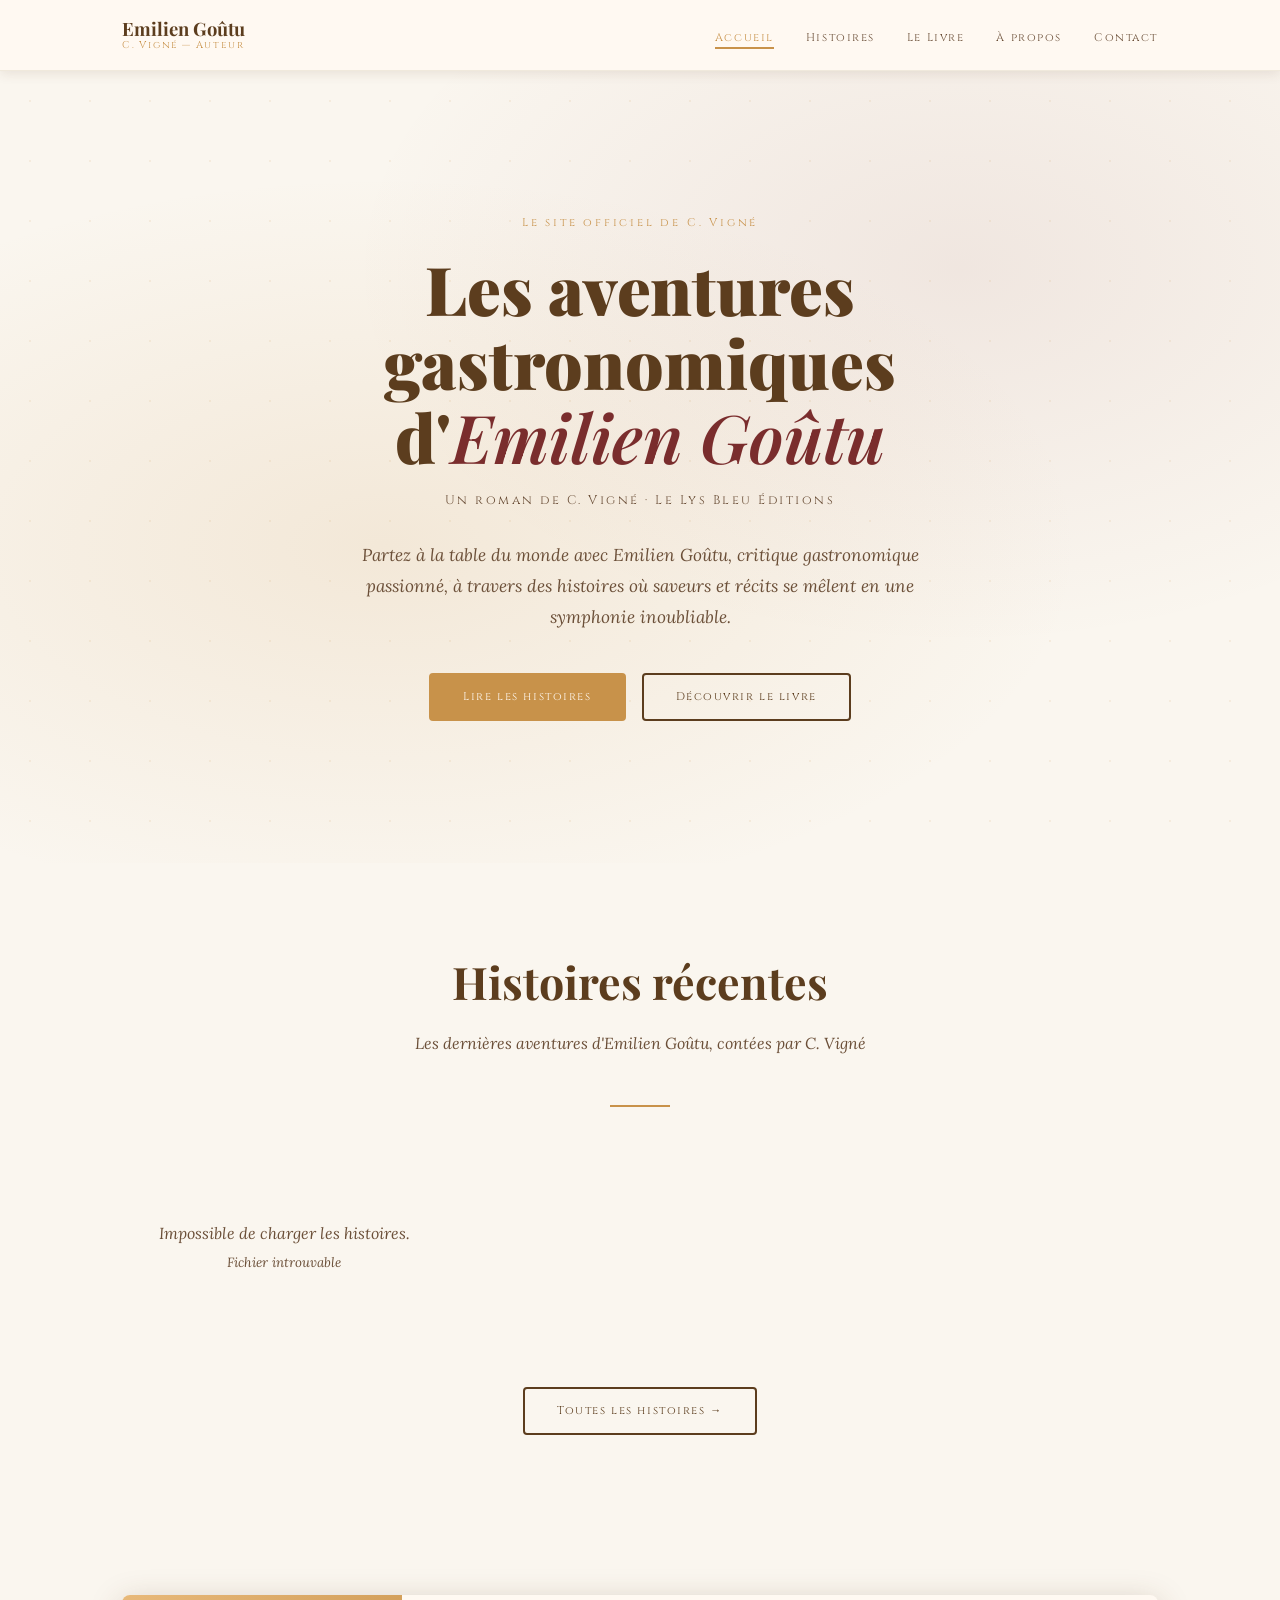
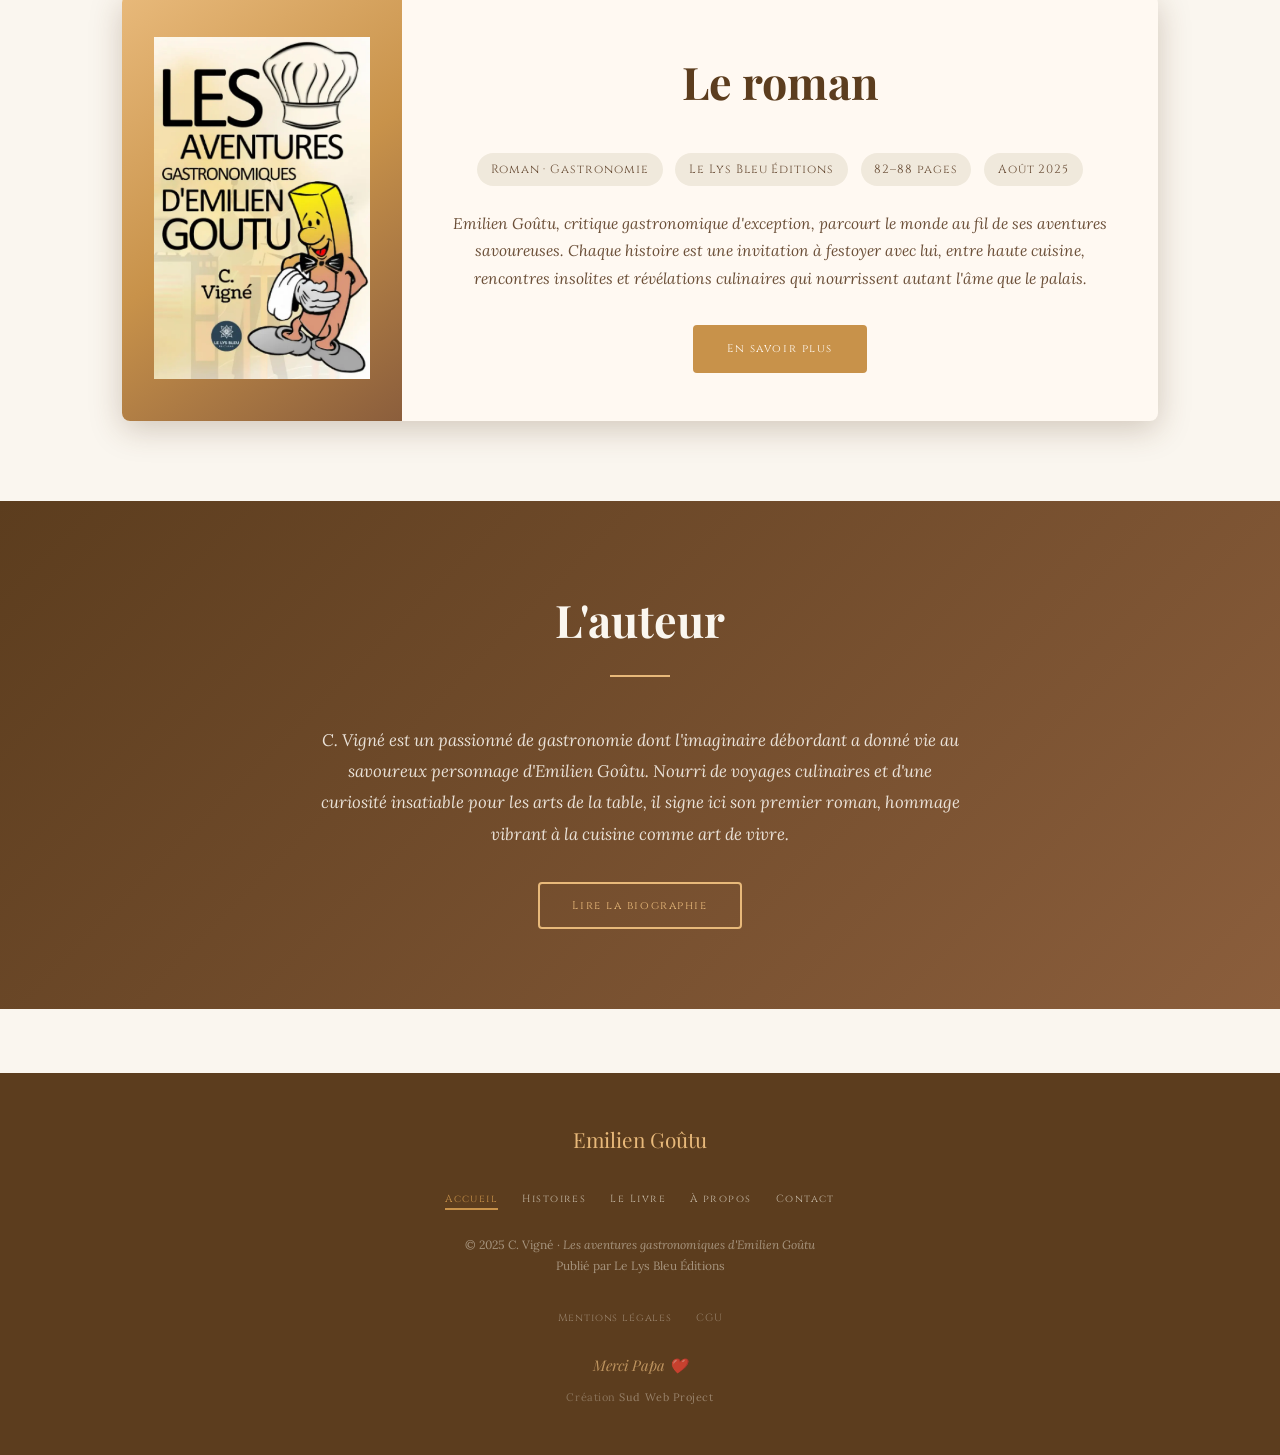
==== index.html @ 2e340b8e "Premier upload site" ====
<!DOCTYPE html>
<html lang="fr">

<head>
    <meta charset="UTF-8" />
    <meta name="viewport" content="width=device-width, initial-scale=1.0" />

    <!-- ═══ SEO PRIMAIRE ════════════════════════════════════ -->
    <title>Les aventures gastronomiques d'Emilien Goûtu — Roman de C. Vigné</title>
    <meta name="description"
        content="Site officiel de C. Vigné, auteur du roman Les aventures gastronomiques d'Emilien Goûtu. Découvrez ses histoires gastronomiques, son univers et son livre publié aux Éditions Le Lys Bleu." />
    <meta name="keywords"
        content="Emilien Goutu, C. Vigné, roman gastronomique, aventures gastronomiques, livre gastronomie, roman français 2025, Le Lys Bleu Editions, critique gastronomique, histoires gastronomiques, littérature gastronomique" />
    <meta name="author" content="C. Vigné" />
    <meta name="robots" content="index, follow" />
    <link rel="canonical" href="https://emilien-goutu.netlify.app/" />

    <!-- ═══ OPEN GRAPH (réseaux sociaux) ════════════════════ -->
    <meta property="og:type" content="website" />
    <meta property="og:url" content="https://emilien-goutu.netlify.app/" />
    <meta property="og:title" content="Les aventures gastronomiques d'Emilien Goûtu — C. Vigné" />
    <meta property="og:description"
        content="Partez à la table du monde avec Emilien Goûtu, critique gastronomique passionné. Un roman savoureux de C. Vigné, publié aux Éditions Le Lys Bleu." />
    <meta property="og:image" content="https://emilien-goutu.netlify.app/images/couverture.jpg" />
    <meta property="og:locale" content="fr_FR" />
    <meta property="og:site_name" content="Emilien Goûtu — C. Vigné" />

    <!-- ═══ TWITTER CARD ════════════════════════════════════ -->
    <meta name="twitter:card" content="summary_large_image" />
    <meta name="twitter:title" content="Les aventures gastronomiques d'Emilien Goûtu — C. Vigné" />
    <meta name="twitter:description"
        content="Un roman gastronomique savoureux de C. Vigné. Découvrez les aventures d'Emilien Goûtu, critique gastronomique passionné." />
    <meta name="twitter:image" content="https://emilien-goutu.netlify.app/images/couverture.jpg" />

    <!-- ═══ SCHEMA.ORG JSON-LD (données structurées Google) ═ -->
    <script type="application/ld+json">
  {
    "@context": "https://schema.org",
    "@type": "Book",
    "name": "Les aventures gastronomiques d'Emilien Goûtu",
    "author": {
      "@type": "Person",
      "name": "C. Vigné"
    },
    "publisher": {
      "@type": "Organization",
      "name": "Le Lys Bleu Éditions"
    },
    "datePublished": "2025-08-18",
    "genre": ["Roman", "Gastronomie", "Aventures"],
    "inLanguage": "fr",
    "numberOfPages": "85",
    "image": "https://emilien-goutu.netlify.app/images/couverture.jpg",
    "url": "https://emilien-goutu.netlify.app/livre.html",
    "offers": {
      "@type": "Offer",
      "availability": "https://schema.org/InStock",
      "url": "https://www.fnac.com/a21954232/C-Vigne-Les-aventures-gastronomiques-d-Emilien-Goutu"
    }
  }
  </script>

    <!-- Favicon -->
    <link rel="icon" type="image/svg+xml" href="images/favicon.svg" />
    <link rel="apple-touch-icon" href="images/favicon.svg" />
    <meta name="theme-color" content="#c8924a" />

    <link rel="stylesheet" href="css/style.css" />
</head>

<body>

    <header id="header">
        <div class="header-inner">
            <a href="index.html" class="logo">
                Emilien Goûtu
                <span>C. Vigné — Auteur</span>
            </a>
            <nav>
                <button class="burger" aria-label="Menu">
                    <span></span><span></span><span></span>
                </button>
                <ul>
                    <li><a href="index.html">Accueil</a></li>
                    <li><a href="histoires.html">Histoires</a></li>
                    <li><a href="livre.html">Le Livre</a></li>
                    <li><a href="apropos.html">À propos</a></li>
                    <li><a href="contact.html">Contact</a></li>
                </ul>
            </nav>
        </div>
    </header>

    <section class="hero">
        <div class="hero-content">
            <p class="hero-eyebrow">Le site officiel de C. Vigné</p>
            <h1>Les aventures gastronomiques<br>d'<em>Emilien Goûtu</em></h1>
            <p class="hero-auteur">Un roman de C. Vigné · Le Lys Bleu Éditions</p>
            <p class="hero-description">
                Partez à la table du monde avec Emilien Goûtu, critique gastronomique passionné,
                à travers des histoires où saveurs et récits se mêlent en une symphonie inoubliable.
            </p>
            <div class="hero-cta">
                <a href="histoires.html" class="btn btn-primary">Lire les histoires</a>
                <a href="livre.html" class="btn btn-outline">Découvrir le livre</a>
            </div>
        </div>
    </section>

    <section class="section">
        <h2 class="section-title fade-in">Histoires récentes</h2>
        <p class="section-subtitle fade-in">Les dernières aventures d'Emilien Goûtu, contées par C. Vigné</p>
        <hr class="divider">
        <div id="histoires-accueil" class="cartes-grid">
            <p class="chargement">Chargement…</p>
        </div>
        <div style="text-align:center; margin-top:3rem;" class="fade-in">
            <a href="histoires.html" class="btn btn-outline">Toutes les histoires →</a>
        </div>
    </section>

    <section class="section fade-in">
        <div class="livre-apercu">
            <div class="livre-apercu-cover">
                <img src="images/photo-livre-emiliengoutu_.webp"
                    alt="Couverture — Les aventures gastronomiques d'Emilien Goûtu" class="livre-cover-img">
            </div>
            <div class="livre-apercu-infos">
                <h2 class="section-title">Le roman</h2>
                <div class="livre-meta">
                    <span class="livre-meta-item">Roman · Gastronomie</span>
                    <span class="livre-meta-item">Le Lys Bleu Éditions</span>
                    <span class="livre-meta-item">82–88 pages</span>
                    <span class="livre-meta-item">Août 2025</span>
                </div>
                <p class="livre-resume">
                    Emilien Goûtu, critique gastronomique d'exception, parcourt le monde au fil de ses aventures
                    savoureuses. Chaque histoire est une invitation à festoyer avec lui, entre haute cuisine,
                    rencontres insolites et révélations culinaires qui nourrissent autant l'âme que le palais.
                </p>
                <a href="livre.html" class="btn btn-primary">En savoir plus</a>
            </div>
        </div>
    </section>

    <section class="apropos-home fade-in">
        <h2 class="section-title">L'auteur</h2>
        <hr class="divider">
        <p>
            C. Vigné est un passionné de gastronomie dont l'imaginaire débordant
            a donné vie au savoureux personnage d'Emilien Goûtu.
            Nourri de voyages culinaires et d'une curiosité insatiable pour les arts de la table,
            il signe ici son premier roman, hommage vibrant à la cuisine comme art de vivre.
        </p>
        <a href="apropos.html" class="btn btn-outline">Lire la biographie</a>
    </section>

    <footer>
        <div class="footer-logo">Emilien Goûtu</div>
        <nav>
            <ul>
                <li><a href="index.html">Accueil</a></li>
                <li><a href="histoires.html">Histoires</a></li>
                <li><a href="livre.html">Le Livre</a></li>
                <li><a href="apropos.html">À propos</a></li>
                <li><a href="contact.html">Contact</a></li>
            </ul>
        </nav>
        <p class="copyright">
            © 2025 C. Vigné · <em>Les aventures gastronomiques d'Emilien Goûtu</em><br>
            Publié par Le Lys Bleu Éditions
        </p>
        <nav class="footer-legal">
            <ul>
                <li><a href="mentions-legales.html">Mentions légales</a></li>
                <li><a href="cgu.html">CGU</a></li>
            </ul>
        </nav>
        <p class="merci-footer">Merci Papa ❤️</p>
        <p class="credit-footer">Création <a href="https://www.sudwebproject.com" target="_blank" rel="noopener">Sud Web
                Project</a></p>
    </footer>

    <script src="js/main.js"></script>
    <script>
        document.addEventListener('DOMContentLoaded', () => {
            chargerHistoires('histoires-accueil', 3, true);
        });
    </script>
</body>

</html>
---- css/style.css ----
/* ============================================================
   EMILIEN GOUTU — Feuille de style principale
   Palette : crème, ambre, brun chaud, bordeaux discret
   Typographie : Playfair Display + Lora + Cinzel
   ============================================================ */
/* ── Polices locales (@font-face) ─────────────────────────
   Fichiers dans le dossier fonts/ à la racine du projet
   ──────────────────────────────────────────────────────── */

/* Playfair Display */
@font-face {
    font-family: 'Playfair Display';
    src: url('../fonts/playfair-display-v40-latin-regular.woff2') format('woff2');
    font-weight: 400;
    font-style: normal;
    font-display: swap;
}

@font-face {
    font-family: 'Playfair Display';
    src: url('../fonts/playfair-display-v40-latin-italic.woff2') format('woff2');
    font-weight: 400;
    font-style: italic;
    font-display: swap;
}

@font-face {
    font-family: 'Playfair Display';
    src: url('../fonts/playfair-display-v40-latin-600.woff2') format('woff2');
    font-weight: 600;
    font-style: normal;
    font-display: swap;
}

@font-face {
    font-family: 'Playfair Display';
    src: url('../fonts/playfair-display-v40-latin-600italic.woff2') format('woff2');
    font-weight: 600;
    font-style: italic;
    font-display: swap;
}

@font-face {
    font-family: 'Playfair Display';
    src: url('../fonts/playfair-display-v40-latin-700.woff2') format('woff2');
    font-weight: 700;
    font-style: normal;
    font-display: swap;
}

@font-face {
    font-family: 'Playfair Display';
    src: url('../fonts/playfair-display-v40-latin-900.woff2') format('woff2');
    font-weight: 900;
    font-style: normal;
    font-display: swap;
}

/* Lora */
@font-face {
    font-family: 'Lora';
    src: url('../fonts/lora-v37-latin-regular.woff2') format('woff2');
    font-weight: 400;
    font-style: normal;
    font-display: swap;
}

@font-face {
    font-family: 'Lora';
    src: url('../fonts/lora-v37-latin-italic.woff2') format('woff2');
    font-weight: 400;
    font-style: italic;
    font-display: swap;
}

@font-face {
    font-family: 'Lora';
    src: url('../fonts/lora-v37-latin-500.woff2') format('woff2');
    font-weight: 500;
    font-style: normal;
    font-display: swap;
}

@font-face {
    font-family: 'Lora';
    src: url('../fonts/lora-v37-latin-600.woff2') format('woff2');
    font-weight: 600;
    font-style: normal;
    font-display: swap;
}

/* Cinzel */
@font-face {
    font-family: 'Cinzel';
    src: url('../fonts/cinzel-v26-latin-regular.woff2') format('woff2');
    font-weight: 400;
    font-style: normal;
    font-display: swap;
}

@font-face {
    font-family: 'Cinzel';
    src: url('../fonts/cinzel-v26-latin-600.woff2') format('woff2');
    font-weight: 600;
    font-style: normal;
    font-display: swap;
}





/* ── Variables ────────────────────────────────────────────── */
:root {
    --creme: #faf6ef;
    --creme-dark: #f0e9dc;
    --ambre: #c8924a;
    --ambre-light: #e8b97a;
    --brun: #5c3d1e;
    --brun-light: #8b5e3c;
    --bordeaux: #7a2d2d;
    --texte: #3a2a1a;
    --texte-doux: #6b4f38;
    --blanc: #fff9f2;
    --ombre: rgba(92, 61, 30, 0.12);
    --ombre-forte: rgba(92, 61, 30, 0.25);
    --font-titre: 'Playfair Display', Georgia, serif;
    --font-corps: 'Lora', Georgia, serif;
    --font-caps: 'Cinzel', Georgia, serif;
    --rayon: 4px;
    --transition: 0.3s ease;
    --max-width: 1100px;
}

/* ── Reset ────────────────────────────────────────────────── */
*,
*::before,
*::after {
    box-sizing: border-box;
    margin: 0;
    padding: 0;
}

html {
    scroll-behavior: smooth;
    font-size: 16px;
}

body {
    font-family: var(--font-corps);
    background-color: var(--creme);
    color: var(--texte);
    line-height: 1.75;
}

img {
    max-width: 100%;
    display: block;
}

a {
    color: var(--ambre);
    text-decoration: none;
    transition: color var(--transition);
}

a:hover {
    color: var(--bordeaux);
}

ul {
    list-style: none;
}

/* ── Header ───────────────────────────────────────────────── */
#header {
    position: sticky;
    top: 0;
    z-index: 100;
    background: var(--blanc);
    border-bottom: 1px solid var(--creme-dark);
    box-shadow: 0 2px 12px var(--ombre);
}

.header-inner {
    max-width: var(--max-width);
    margin: 0 auto;
    padding: 0 2rem;
    display: flex;
    align-items: center;
    justify-content: space-between;
    height: 70px;
}

.logo {
    font-family: var(--font-titre);
    font-size: 1.15rem;
    font-weight: 700;
    color: var(--brun);
    line-height: 1.2;
}

.logo span {
    display: block;
    font-size: 0.62rem;
    font-family: var(--font-caps);
    letter-spacing: 0.18em;
    color: var(--ambre);
    font-weight: 400;
}

nav ul {
    display: flex;
    gap: 2rem;
    align-items: center;
}

nav a {
    font-family: var(--font-caps);
    font-size: 0.7rem;
    letter-spacing: 0.14em;
    color: var(--texte-doux);
    padding-bottom: 2px;
    border-bottom: 2px solid transparent;
    transition: color var(--transition), border-color var(--transition);
}

nav a:hover,
nav a.active {
    color: var(--ambre);
    border-bottom-color: var(--ambre);
}

.burger {
    display: none;
    flex-direction: column;
    gap: 5px;
    cursor: pointer;
    background: none;
    border: none;
    padding: 4px;
}

.burger span {
    display: block;
    width: 24px;
    height: 2px;
    background: var(--brun);
    border-radius: 2px;
    transition: all 0.3s;
}

.burger.open span:nth-child(1) {
    transform: translateY(7px) rotate(45deg);
}

.burger.open span:nth-child(2) {
    opacity: 0;
}

.burger.open span:nth-child(3) {
    transform: translateY(-7px) rotate(-45deg);
}

/* ── Hero ─────────────────────────────────────────────────── */
.hero {
    min-height: 88vh;
    display: flex;
    align-items: center;
    justify-content: center;
    text-align: center;
    position: relative;
    overflow: hidden;
    background:
        radial-gradient(ellipse at 30% 60%, rgba(200, 146, 74, 0.14) 0%, transparent 55%),
        radial-gradient(ellipse at 75% 25%, rgba(122, 45, 45, 0.08) 0%, transparent 45%),
        var(--creme);
    padding: 4rem 2rem;
}

.hero::before {
    content: '';
    position: absolute;
    inset: 0;
    background-image: url("data:image/svg+xml,%3Csvg xmlns='http://www.w3.org/2000/svg' width='60' height='60'%3E%3Ccircle cx='30' cy='30' r='1' fill='%23c8924a' opacity='0.15'/%3E%3C/svg%3E");
    background-size: 60px 60px;
    pointer-events: none;
}

.hero-content {
    position: relative;
    max-width: 780px;
    animation: fadeUp 1s ease both;
}

.hero-eyebrow {
    font-family: var(--font-caps);
    font-size: 0.7rem;
    letter-spacing: 0.25em;
    color: var(--ambre);
    margin-bottom: 1.2rem;
}

.hero h1 {
    font-family: var(--font-titre);
    font-size: clamp(2.4rem, 6vw, 4.2rem);
    font-weight: 900;
    line-height: 1.1;
    color: var(--brun);
    margin-bottom: 0.4rem;
}

.hero h1 em {
    font-style: italic;
    color: var(--bordeaux);
}

.hero-auteur {
    font-family: var(--font-caps);
    font-size: 0.78rem;
    letter-spacing: 0.2em;
    color: var(--texte-doux);
    margin: 1rem 0 1.8rem;
}

.hero-description {
    font-size: 1.08rem;
    color: var(--texte-doux);
    max-width: 560px;
    margin: 0 auto 2.5rem;
    font-style: italic;
    line-height: 1.8;
}

.hero-cta {
    display: inline-flex;
    gap: 1rem;
    flex-wrap: wrap;
    justify-content: center;
}

/* ── Boutons ──────────────────────────────────────────────── */
.btn {
    display: inline-block;
    padding: 0.75rem 2rem;
    font-family: var(--font-caps);
    font-size: 0.7rem;
    letter-spacing: 0.14em;
    border-radius: var(--rayon);
    transition: all var(--transition);
    cursor: pointer;
    border: 2px solid transparent;
}

.btn-primary {
    background: var(--ambre);
    color: var(--blanc);
    border-color: var(--ambre);
}

.btn-primary:hover {
    background: var(--brun);
    border-color: var(--brun);
    color: var(--blanc);
    transform: translateY(-2px);
    box-shadow: 0 6px 20px var(--ombre-forte);
}

.btn-outline {
    background: transparent;
    color: var(--brun);
    border-color: var(--brun);
}

.btn-outline:hover {
    background: var(--brun);
    color: var(--blanc);
    transform: translateY(-2px);
}

/* ── Sections génériques ──────────────────────────────────── */
.section {
    padding: 5rem 2rem;
    max-width: var(--max-width);
    margin: 0 auto;
}

.section-title {
    font-family: var(--font-titre);
    font-size: clamp(1.8rem, 4vw, 2.8rem);
    font-weight: 700;
    color: var(--brun);
    text-align: center;
    margin-bottom: 0.5rem;
}

.section-subtitle {
    text-align: center;
    color: var(--texte-doux);
    font-style: italic;
    margin-bottom: 3rem;
}

.divider {
    width: 60px;
    height: 2px;
    background: var(--ambre);
    margin: 1rem auto 3rem;
    border: none;
}

/* ── Cartes histoires ─────────────────────────────────────── */
.cartes-grid {
    display: grid;
    grid-template-columns: repeat(auto-fill, minmax(300px, 1fr));
    gap: 2rem;
}

.carte {
    background: var(--blanc);
    border: 1px solid var(--creme-dark);
    border-radius: 6px;
    padding: 2rem;
    box-shadow: 0 3px 14px var(--ombre);
    transition: transform var(--transition), box-shadow var(--transition);
    position: relative;
    overflow: hidden;
}

.carte::before {
    content: '';
    position: absolute;
    top: 0;
    left: 0;
    width: 4px;
    height: 100%;
    background: var(--ambre);
}

.carte:hover {
    transform: translateY(-4px);
    box-shadow: 0 10px 28px var(--ombre-forte);
}

.carte-date {
    font-family: var(--font-caps);
    font-size: 0.62rem;
    letter-spacing: 0.15em;
    color: var(--ambre);
    margin-bottom: 0.6rem;
}

.carte h3 {
    font-family: var(--font-titre);
    font-size: 1.25rem;
    color: var(--brun);
    margin-bottom: 0.8rem;
    line-height: 1.3;
}

.carte p {
    font-size: 0.92rem;
    color: var(--texte-doux);
    line-height: 1.7;
}

.carte-lire {
    display: inline-block;
    margin-top: 1.2rem;
    font-family: var(--font-caps);
    font-size: 0.62rem;
    letter-spacing: 0.14em;
    color: var(--ambre);
    border-bottom: 1px solid var(--ambre-light);
}

.carte-lire:hover {
    color: var(--bordeaux);
    border-color: var(--bordeaux);
}

/* ── Livre aperçu (accueil) ───────────────────────────────── */
.livre-apercu {
    background: var(--blanc);
    border-radius: 8px;
    overflow: hidden;
    box-shadow: 0 8px 32px var(--ombre-forte);
    display: grid;
    grid-template-columns: 280px 1fr;
}

.livre-apercu-cover {
    background: linear-gradient(145deg, var(--ambre-light), var(--ambre), var(--brun-light));
    min-height: 380px;
    display: flex;
    align-items: center;
    justify-content: center;
    padding: 2rem;
}

.livre-cover-placeholder {
    text-align: center;
    color: var(--blanc);
}

.livre-cover-placeholder .cover-titre {
    font-family: var(--font-titre);
    font-size: 1.15rem;
    font-weight: 700;
    font-style: italic;
    line-height: 1.3;
    margin-bottom: 1rem;
}

.livre-cover-placeholder .cover-auteur {
    font-family: var(--font-caps);
    font-size: 0.68rem;
    letter-spacing: 0.2em;
    opacity: 0.85;
}

.livre-apercu-infos {
    padding: 3rem;
    display: flex;
    flex-direction: column;
    justify-content: center;
    align-items: center;
    text-align: center;
}

.livre-apercu-infos .section-title {
    text-align: center;
}

.livre-meta {
    display: flex;
    flex-wrap: wrap;
    gap: 0.8rem;
    margin: 1.5rem 0;
    justify-content: center;
}

.livre-meta-item {
    background: var(--creme-dark);
    padding: 0.35rem 0.85rem;
    border-radius: 30px;
    font-size: 0.75rem;
    color: var(--texte-doux);
    font-family: var(--font-caps);
    letter-spacing: 0.08em;
}

.livre-resume {
    font-style: italic;
    color: var(--texte-doux);
    line-height: 1.8;
    margin-bottom: 2rem;
    font-size: 0.97rem;
}

/* ── À propos home ────────────────────────────────────────── */
.apropos-home {
    background: linear-gradient(135deg, var(--brun) 0%, var(--brun-light) 100%);
    color: var(--creme);
    padding: 5rem 2rem;
    text-align: center;
}

.apropos-home .section-title {
    color: var(--creme);
}

.apropos-home .divider {
    background: var(--ambre-light);
}

.apropos-home p {
    max-width: 640px;
    margin: 0 auto 2rem;
    font-style: italic;
    font-size: 1.05rem;
    line-height: 1.85;
    color: rgba(250, 246, 239, 0.88);
}

.apropos-home .btn-outline {
    border-color: var(--ambre-light);
    color: var(--ambre-light);
}

.apropos-home .btn-outline:hover {
    background: var(--ambre-light);
    color: var(--brun);
}

/* ── Page hero générique ──────────────────────────────────── */
.page-hero {
    background: linear-gradient(135deg, var(--brun) 0%, var(--bordeaux) 100%);
    padding: 5rem 2rem 4rem;
    text-align: center;
    color: var(--creme);
}

.page-hero .section-title {
    color: var(--creme);
}

.page-hero p {
    color: rgba(250, 246, 239, 0.8);
    font-style: italic;
    margin-top: 0.8rem;
    font-size: 1rem;
}

/* ── Page Histoires ───────────────────────────────────────── */
.histoires-liste {
    max-width: 820px;
    margin: 0 auto;
    padding: 4rem 2rem;
}

.histoire-item {
    background: var(--blanc);
    border: 1px solid var(--creme-dark);
    border-radius: 6px;
    padding: 2.5rem;
    margin-bottom: 2rem;
    box-shadow: 0 3px 14px var(--ombre);
    position: relative;
    overflow: hidden;
    transition: box-shadow var(--transition);
}

.histoire-item:hover {
    box-shadow: 0 8px 28px var(--ombre-forte);
}

.histoire-item::after {
    content: '';
    position: absolute;
    bottom: 0;
    left: 0;
    right: 0;
    height: 3px;
    background: linear-gradient(90deg, var(--ambre), var(--bordeaux));
    transform: scaleX(0);
    transform-origin: left;
    transition: transform var(--transition);
}

.histoire-item:hover::after {
    transform: scaleX(1);
}

.histoire-header {
    display: flex;
    justify-content: space-between;
    align-items: baseline;
    flex-wrap: wrap;
    gap: 0.5rem;
    margin-bottom: 1rem;
}

.histoire-header h2 {
    font-family: var(--font-titre);
    font-size: 1.5rem;
    color: var(--brun);
}

.histoire-date {
    font-family: var(--font-caps);
    font-size: 0.62rem;
    letter-spacing: 0.15em;
    color: var(--ambre);
}

.histoire-corps {
    color: var(--texte-doux);
    font-size: 0.97rem;
    line-height: 1.85;
}

.histoire-corps p+p {
    margin-top: 1em;
}

.initiale::first-letter {
    font-family: var(--font-titre);
    font-size: 3.5rem;
    font-weight: 900;
    color: var(--ambre);
    float: left;
    line-height: 0.8;
    margin: 0.1em 0.12em 0 0;
}

.chargement {
    text-align: center;
    padding: 3rem;
    font-style: italic;
    color: var(--texte-doux);
}

.vide-msg {
    text-align: center;
    padding: 4rem 2rem;
    font-style: italic;
    color: var(--texte-doux);
}

/* ── Page Livre ───────────────────────────────────────────── */
.livre-page {
    max-width: var(--max-width);
    margin: 0 auto;
    padding: 4rem 2rem;
}

.livre-page-inner {
    display: grid;
    grid-template-columns: 300px 1fr;
    gap: 4rem;
    align-items: start;
}

.livre-page-cover {
    position: sticky;
    top: 90px;
}

.cover-book {
    background: linear-gradient(145deg, var(--ambre-light), var(--ambre), var(--brun-light));
    border-radius: 4px 12px 12px 4px;
    min-height: 420px;
    display: flex;
    align-items: center;
    justify-content: center;
    padding: 2rem;
    box-shadow: -6px 6px 20px var(--ombre-forte), 6px 3px 0 var(--brun);
    color: var(--blanc);
    text-align: center;
}

.cover-book .cover-titre {
    font-family: var(--font-titre);
    font-size: 1.25rem;
    font-weight: 700;
    font-style: italic;
    line-height: 1.3;
    margin-bottom: 2rem;
}

.cover-book .cover-auteur {
    font-family: var(--font-caps);
    font-size: 0.7rem;
    letter-spacing: 0.2em;
    opacity: 0.85;
}

.cover-book .cover-editeur {
    font-size: 0.68rem;
    opacity: 0.65;
    margin-top: 0.4rem;
}

/* Image réelle couverture page livre */
.cover-book-img {
    width: 100%;
    height: auto;
    border-radius: 4px 12px 12px 4px;
    box-shadow: -6px 6px 20px var(--ombre-forte), 6px 3px 0 var(--brun);
    display: block;
}

.livre-infos h1 {
    font-family: var(--font-titre);
    font-size: clamp(1.8rem, 3.5vw, 2.8rem);
    font-weight: 700;
    color: var(--brun);
    line-height: 1.2;
    margin-bottom: 0.5rem;
}

.livre-infos h1 em {
    color: var(--bordeaux);
}

.auteur-line {
    font-family: var(--font-caps);
    font-size: 0.78rem;
    letter-spacing: 0.18em;
    color: var(--ambre);
    margin-bottom: 2rem;
}

.fiche-tech {
    background: var(--creme-dark);
    border-radius: 6px;
    padding: 1.5rem 2rem;
    margin: 2rem 0;
}

.fiche-tech h3 {
    font-family: var(--font-caps);
    font-size: 0.68rem;
    letter-spacing: 0.18em;
    color: var(--ambre);
    margin-bottom: 1rem;
}

.fiche-ligne {
    display: flex;
    gap: 1rem;
    padding: 0.5rem 0;
    border-bottom: 1px solid rgba(92, 61, 30, 0.08);
    font-size: 0.9rem;
}

.fiche-ligne:last-child {
    border-bottom: none;
}

.fiche-label {
    font-weight: 600;
    color: var(--brun);
    min-width: 130px;
}

.fiche-valeur {
    color: var(--texte-doux);
}

.resume-titre {
    font-family: var(--font-titre);
    font-size: 1.3rem;
    color: var(--brun);
    margin: 2rem 0 1rem;
}

.resume-texte {
    font-style: italic;
    line-height: 1.85;
    color: var(--texte-doux);
    font-size: 1rem;
}

.resume-texte p+p {
    margin-top: 1em;
}

.acheter-block {
    margin-top: 2.5rem;
    padding: 2rem;
    border: 2px solid var(--ambre-light);
    border-radius: 6px;
    background: rgba(200, 146, 74, 0.05);
    text-align: center;
}

.acheter-block h2,
.acheter-block h3 {
    font-family: var(--font-titre);
    font-size: 1.2rem;
    color: var(--brun);
    margin-bottom: 1rem;
}

.acheter-liens {
    display: flex;
    flex-wrap: wrap;
    gap: 1rem;
    justify-content: center;
}

.acheter-seo-text {
    margin-top: 1.5rem;
    font-size: 0.88rem;
    color: var(--texte-doux);
    font-style: italic;
    line-height: 1.75;
    text-align: center;
}

.acheter-seo-text strong {
    font-style: normal;
    color: var(--brun);
}

/* ── Page À propos ────────────────────────────────────────── */
.apropos-page {
    max-width: 800px;
    margin: 0 auto;
    padding: 4rem 2rem;
}

.apropos-page h2 {
    font-family: var(--font-titre);
    font-size: 1.6rem;
    color: var(--brun);
    margin: 2.5rem 0 1rem;
}

.apropos-page p {
    color: var(--texte-doux);
    font-size: 1rem;
    line-height: 1.85;
    margin-bottom: 1.2rem;
}

.apropos-page blockquote {
    border-left: 4px solid var(--ambre);
    margin: 2rem 0;
    padding: 1rem 1.5rem;
    font-style: italic;
    color: var(--texte-doux);
    background: var(--creme-dark);
    border-radius: 0 6px 6px 0;
}

/* ── Photo auteur (À propos) ──────────────────────────────── */
.auteur-photo-wrapper {
    display: flex;
    justify-content: center;
    margin: 2rem 0 3rem;
}

.auteur-photo-placeholder {
    width: 200px;
    height: 200px;
    border-radius: 50%;
    background: linear-gradient(135deg, var(--creme-dark), var(--ambre-light));
    border: 4px solid var(--ambre);
    display: flex;
    flex-direction: column;
    align-items: center;
    justify-content: center;
    text-align: center;
    gap: 0.5rem;
    box-shadow: 0 6px 24px var(--ombre-forte);
}

.auteur-photo-placeholder span {
    font-family: var(--font-titre);
    font-size: 2.2rem;
    font-weight: 900;
    color: var(--brun);
    line-height: 1;
}

.auteur-photo-placeholder p {
    font-family: var(--font-caps);
    font-size: 0.6rem;
    letter-spacing: 0.1em;
    color: var(--texte-doux);
    margin: 0;
    line-height: 1.4;
}

.auteur-photo-placeholder small {
    opacity: 0.7;
}

/* Vraie photo — même style arrondi */
.auteur-photo {
    width: 200px;
    height: 200px;
    border-radius: 50%;
    object-fit: cover;
    border: 4px solid var(--ambre);
    box-shadow: 0 6px 24px var(--ombre-forte);
}

.merci-papa {
    text-align: center;
    font-family: var(--font-titre);
    font-size: 1.5rem;
    color: var(--bordeaux);
    margin: 3rem 0;
    font-style: italic;
}

/* ── Page Contact ─────────────────────────────────────────── */
.contact-page {
    max-width: 640px;
    margin: 0 auto;
    padding: 4rem 2rem;
}

.contact-page>p {
    color: var(--texte-doux);
    font-style: italic;
    margin-bottom: 2.5rem;
    line-height: 1.8;
}

.formulaire {
    display: flex;
    flex-direction: column;
    gap: 1.5rem;
}

.form-groupe {
    display: flex;
    flex-direction: column;
    gap: 0.4rem;
}

.form-groupe label {
    font-family: var(--font-caps);
    font-size: 0.65rem;
    letter-spacing: 0.15em;
    color: var(--brun);
}

.form-groupe input,
.form-groupe textarea {
    padding: 0.85rem 1rem;
    border: 1.5px solid var(--creme-dark);
    border-radius: var(--rayon);
    background: var(--blanc);
    font-family: var(--font-corps);
    font-size: 0.95rem;
    color: var(--texte);
    transition: border-color var(--transition), box-shadow var(--transition);
    outline: none;
}

.form-groupe input:focus,
.form-groupe textarea:focus {
    border-color: var(--ambre);
    box-shadow: 0 0 0 3px rgba(200, 146, 74, 0.15);
}

.form-groupe textarea {
    min-height: 150px;
    resize: vertical;
}

.form-succes {
    display: none;
    text-align: center;
    padding: 2rem;
    background: var(--creme-dark);
    border-radius: 6px;
    font-style: italic;
    color: var(--brun);
    font-size: 1.05rem;
}

.form-succes.visible {
    display: block;
    animation: fadeUp 0.5s ease;
}

/* ── Footer ───────────────────────────────────────────────── */
footer {
    background: var(--brun);
    color: var(--creme-dark);
    text-align: center;
    padding: 3rem 2rem;
    margin-top: 4rem;
}

footer .footer-logo {
    font-family: var(--font-titre);
    font-size: 1.3rem;
    color: var(--ambre-light);
    margin-bottom: 0.5rem;
}

footer nav ul {
    justify-content: center;
    flex-wrap: wrap;
    gap: 1.5rem;
    margin: 1.5rem 0;
}

footer nav a {
    color: rgba(240, 233, 220, 0.7);
    font-size: 0.65rem;
    border-bottom-color: transparent;
}

footer nav a:hover {
    color: var(--ambre-light);
}

footer .copyright {
    font-size: 0.75rem;
    color: rgba(240, 233, 220, 0.5);
    margin-top: 1.5rem;
    line-height: 1.8;
}

.merci-footer {
    font-family: var(--font-titre);
    font-size: 0.92rem;
    font-style: italic;
    color: rgba(232, 185, 122, 0.7);
    margin-top: 0.8rem;
}

.footer-legal {
    margin: 1rem 0 0.5rem;
}

.footer-legal ul {
    justify-content: center;
    display: flex;
    gap: 1.5rem;
    flex-wrap: wrap;
}

.footer-legal a {
    font-size: 0.65rem;
    color: rgba(240, 233, 220, 0.4);
    letter-spacing: 0.08em;
    border-bottom: none;
}

.footer-legal a:hover {
    color: var(--ambre-light);
}

.credit-footer {
    font-size: 0.68rem;
    color: rgba(240, 233, 220, 0.3);
    margin-top: 0.6rem;
    letter-spacing: 0.05em;
}

.credit-footer a {
    color: rgba(240, 233, 220, 0.4);
    border-bottom: 1px solid transparent;
    transition: color var(--transition), border-color var(--transition);
}

.credit-footer a:hover {
    color: var(--ambre-light);
    border-bottom-color: var(--ambre-light);
}

/* ── Animations ───────────────────────────────────────────── */
@keyframes fadeUp {
    from {
        opacity: 0;
        transform: translateY(24px);
    }

    to {
        opacity: 1;
        transform: translateY(0);
    }
}

@keyframes fadeIn {
    from {
        opacity: 0;
    }

    to {
        opacity: 1;
    }
}

.fade-in {
    opacity: 0;
    transform: translateY(20px);
    transition: opacity 0.7s ease, transform 0.7s ease;
}

.fade-in.visible {
    opacity: 1;
    transform: translateY(0);
}

/* ── Responsive ───────────────────────────────────────────── */
@media (max-width: 768px) {
    nav ul {
        display: none;
        flex-direction: column;
    }

    nav ul.open {
        display: flex;
        position: absolute;
        top: 70px;
        left: 0;
        right: 0;
        background: var(--blanc);
        padding: 1.5rem 2rem;
        border-bottom: 1px solid var(--creme-dark);
        box-shadow: 0 8px 20px var(--ombre);
        gap: 1.2rem;
        animation: fadeIn 0.25s ease;
    }

    .burger {
        display: flex;
    }

    .livre-apercu {
        grid-template-columns: 1fr;
    }

    .livre-apercu-cover {
        min-height: 220px;
    }

    .livre-page-inner {
        grid-template-columns: 1fr;
    }

    .livre-page-cover {
        position: static;
    }

    .hero h1 {
        font-size: 2.2rem;
    }

    .cartes-grid {
        grid-template-columns: 1fr;
    }
}

@media (max-width: 480px) {
    .section {
        padding: 3rem 1.2rem;
    }

    .histoire-item {
        padding: 1.5rem;
    }
}

/* ── Pop-up modal contact ─────────────────────────────────── */
.popup-overlay {
    position: fixed;
    inset: 0;
    background: rgba(58, 42, 26, 0.55);
    backdrop-filter: blur(4px);
    display: flex;
    align-items: center;
    justify-content: center;
    z-index: 1000;
    padding: 2rem;
    opacity: 0;
    transition: opacity 0.3s ease;
}

.popup-overlay.visible {
    opacity: 1;
}

.popup-box {
    background: var(--blanc);
    border-radius: 8px;
    padding: 3rem 2.5rem;
    max-width: 420px;
    width: 100%;
    text-align: center;
    box-shadow: 0 20px 60px rgba(58, 42, 26, 0.35);
    border-top: 4px solid var(--ambre);
    transform: translateY(20px);
    transition: transform 0.3s ease;
}

.popup-overlay.visible .popup-box {
    transform: translateY(0);
}

.popup-icon {
    font-size: 2.5rem;
    color: var(--ambre);
    margin-bottom: 1rem;
    line-height: 1;
}

.popup-box h3 {
    font-family: var(--font-titre);
    font-size: 1.6rem;
    color: var(--brun);
    margin-bottom: 1rem;
}

.popup-box p {
    color: var(--texte-doux);
    font-style: italic;
    line-height: 1.8;
    margin-bottom: 2rem;
    font-size: 0.97rem;
}

.popup-fermer {
    min-width: 140px;
}
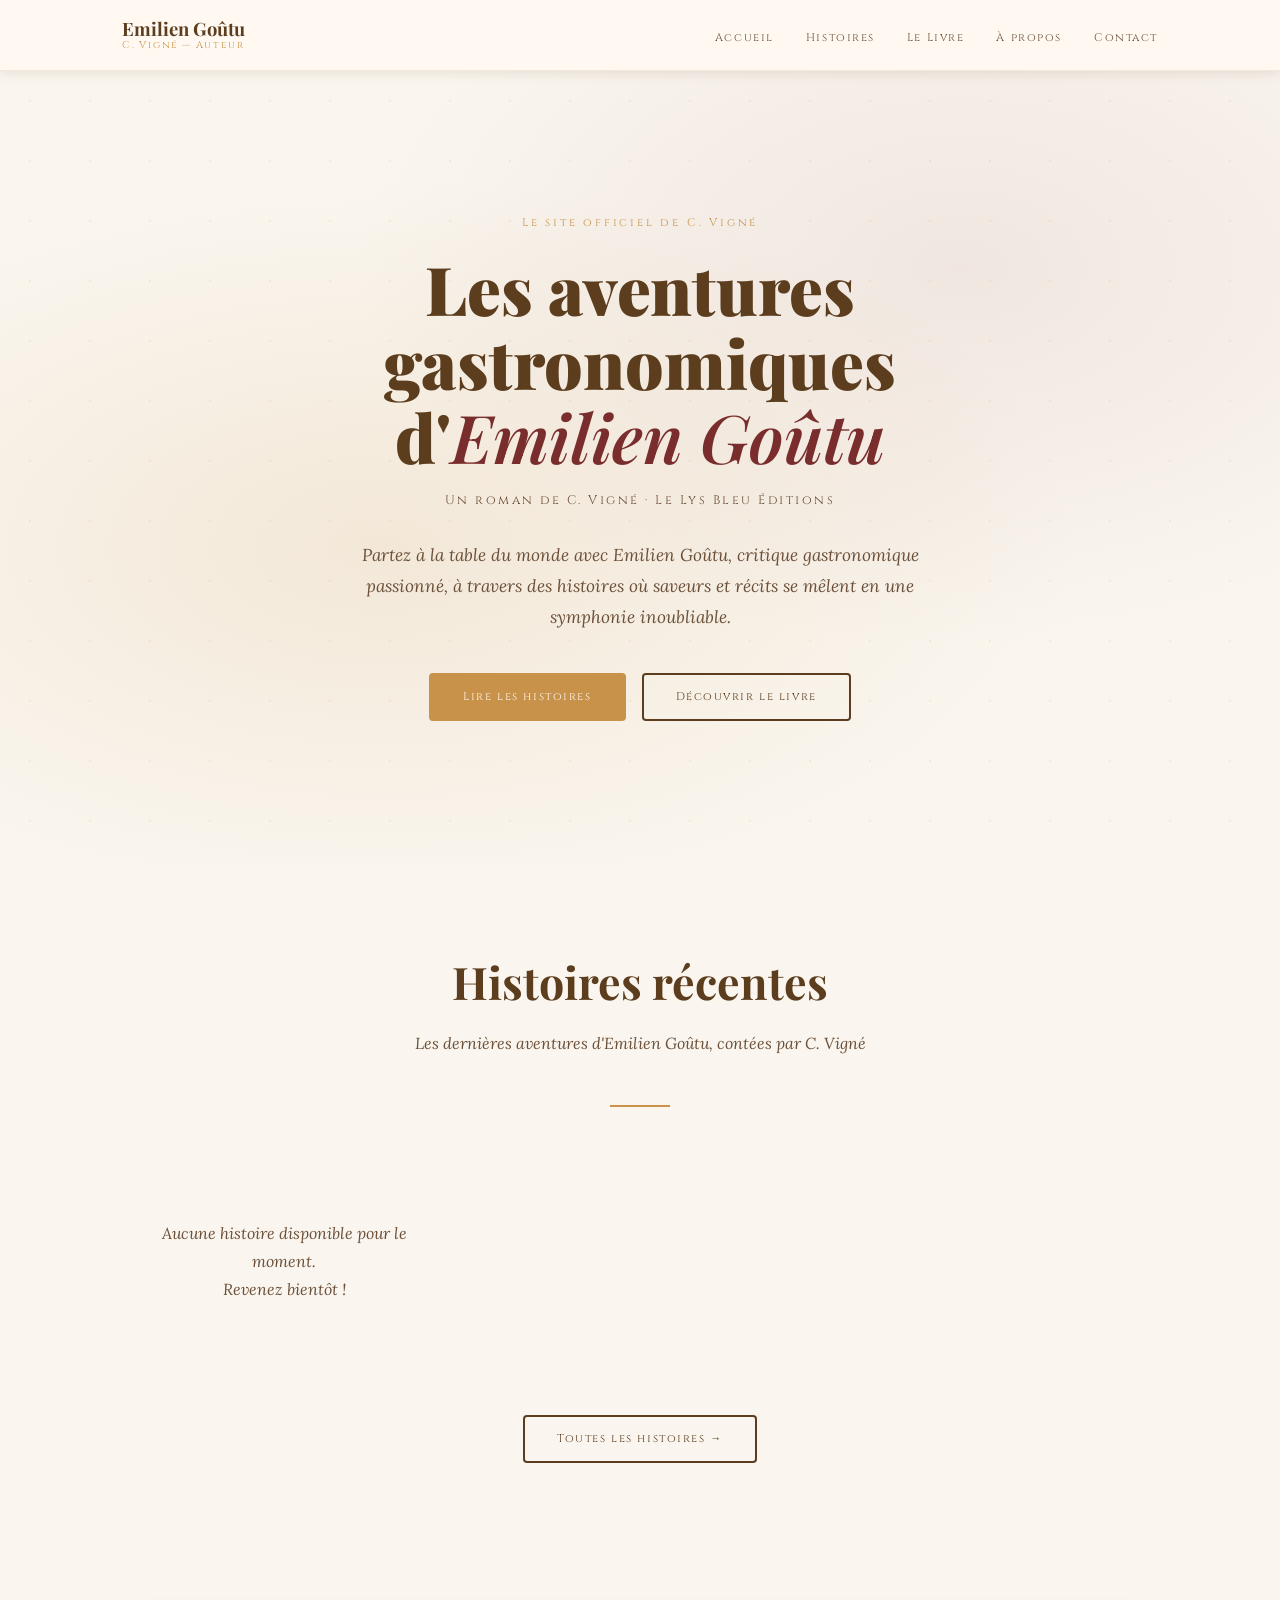
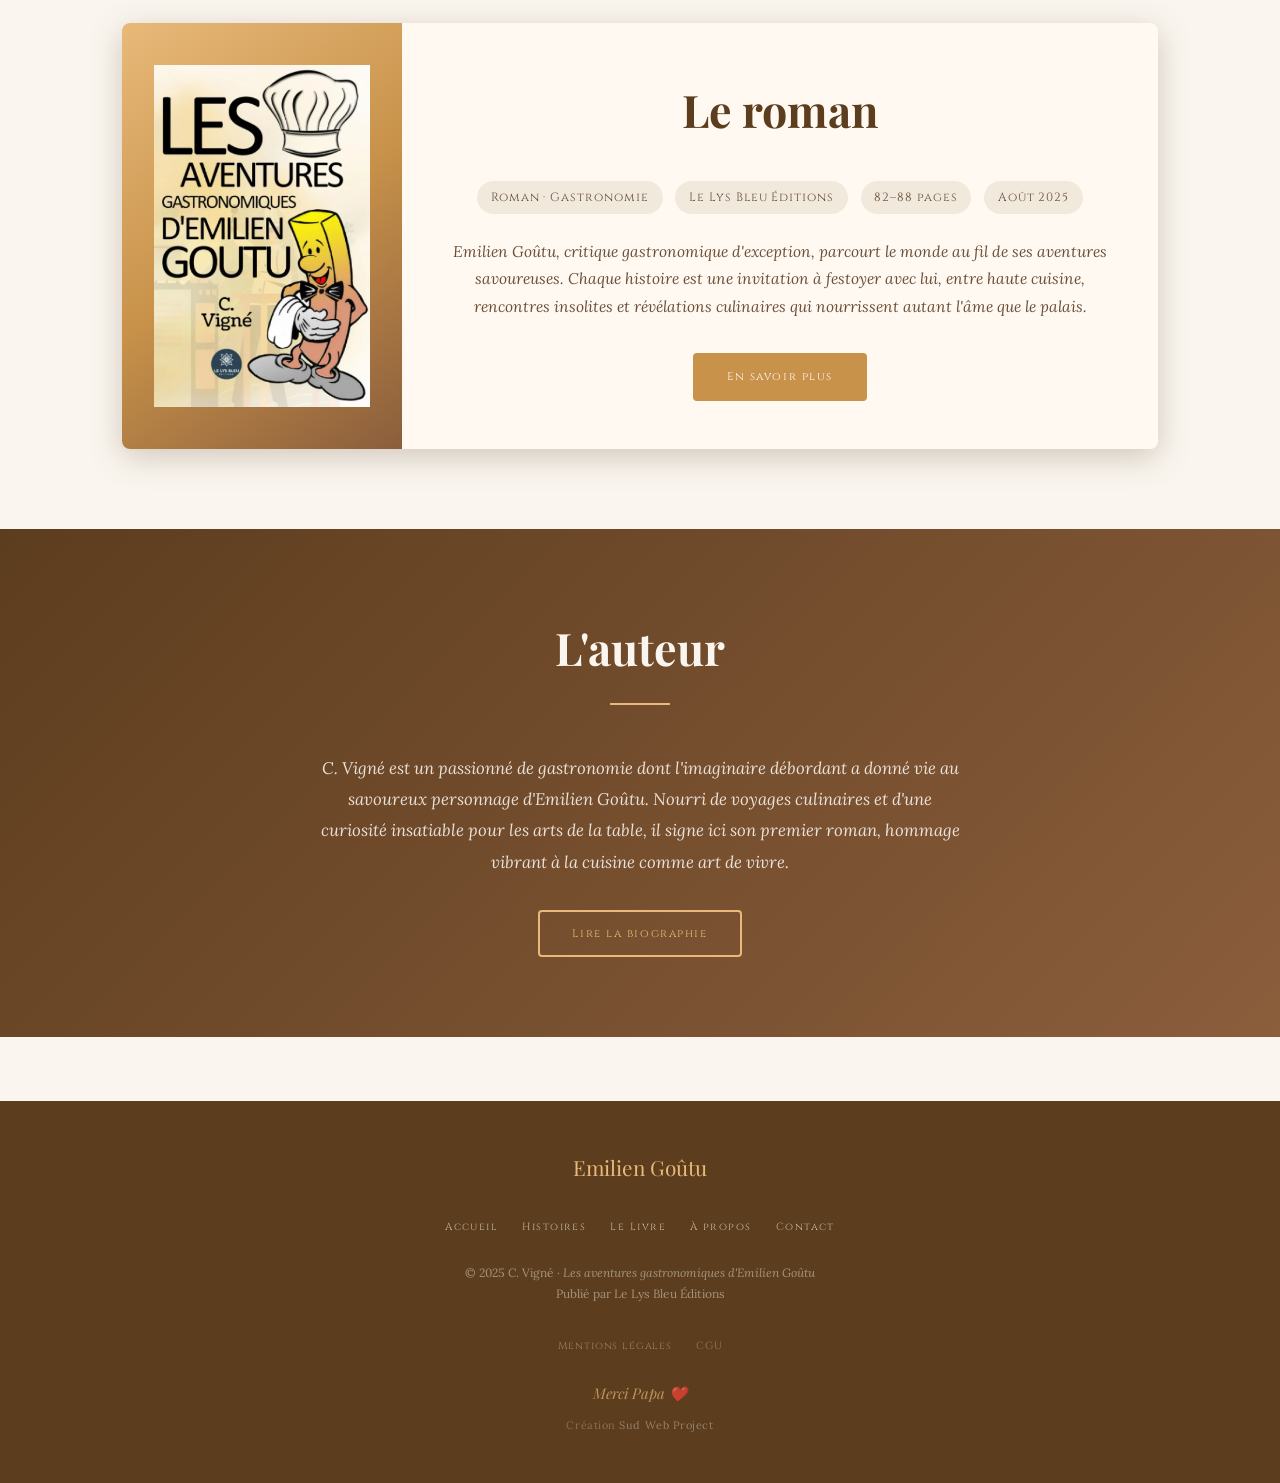
==== commit 06e8a3fc: "Google Search Console verification" ====
--- a/index.html
+++ b/index.html
@@ -4,6 +4,9 @@
 <head>
     <meta charset="UTF-8" />
     <meta name="viewport" content="width=device-width, initial-scale=1.0" />
+
+    <!-- Google Search Console -->
+    <meta name="google-site-verification" content="Sd6p6Vr9RagdlcJtZ4svFPPkNSXMaJieqwTef02ppuY" />
 
     <!-- ═══ SEO PRIMAIRE ════════════════════════════════════ -->
     <title>Les aventures gastronomiques d'Emilien Goûtu — Roman de C. Vigné</title>
@@ -182,6 +185,8 @@
     </footer>
 
     <script src="js/main.js"></script>
+    <!-- Netlify Identity Widget -->
+    <script src="https://identity.netlify.com/v1/netlify-identity-widget.js"></script>
     <script>
         document.addEventListener('DOMContentLoaded', () => {
             chargerHistoires('histoires-accueil', 3, true);
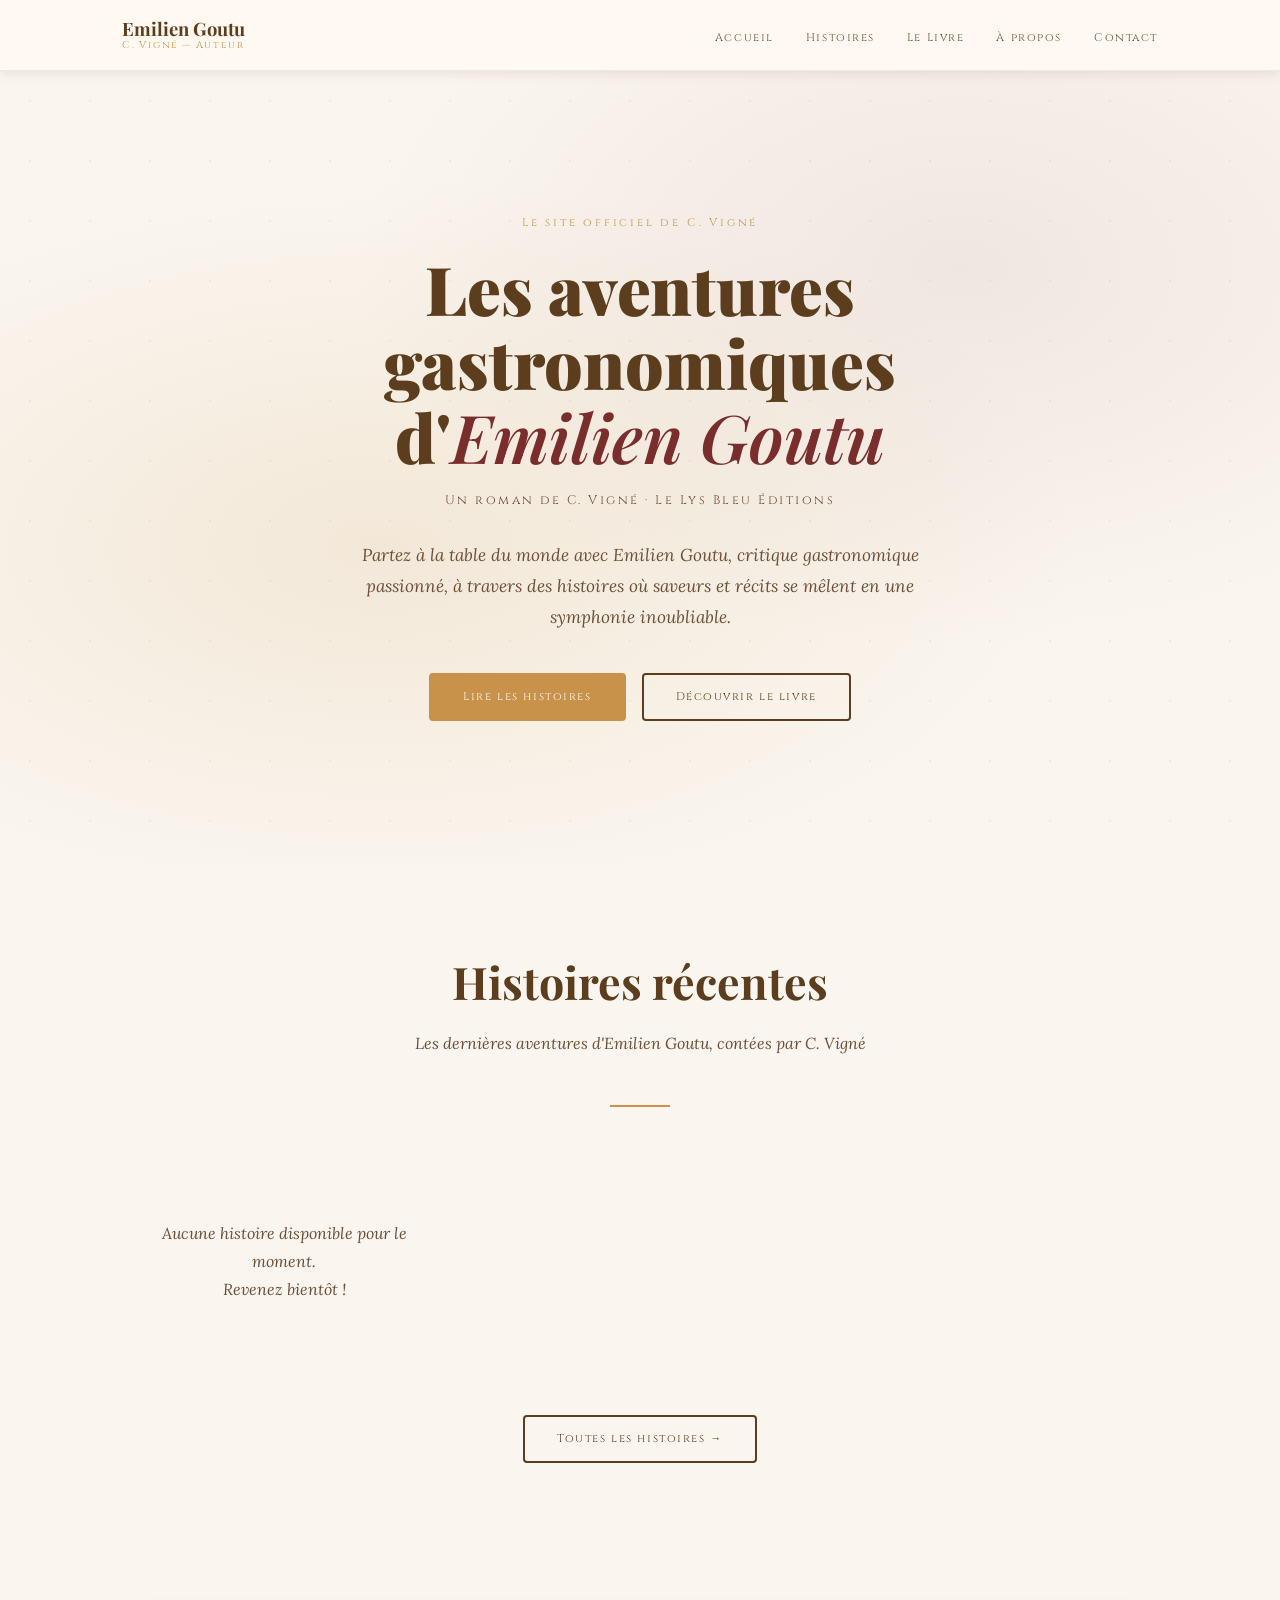
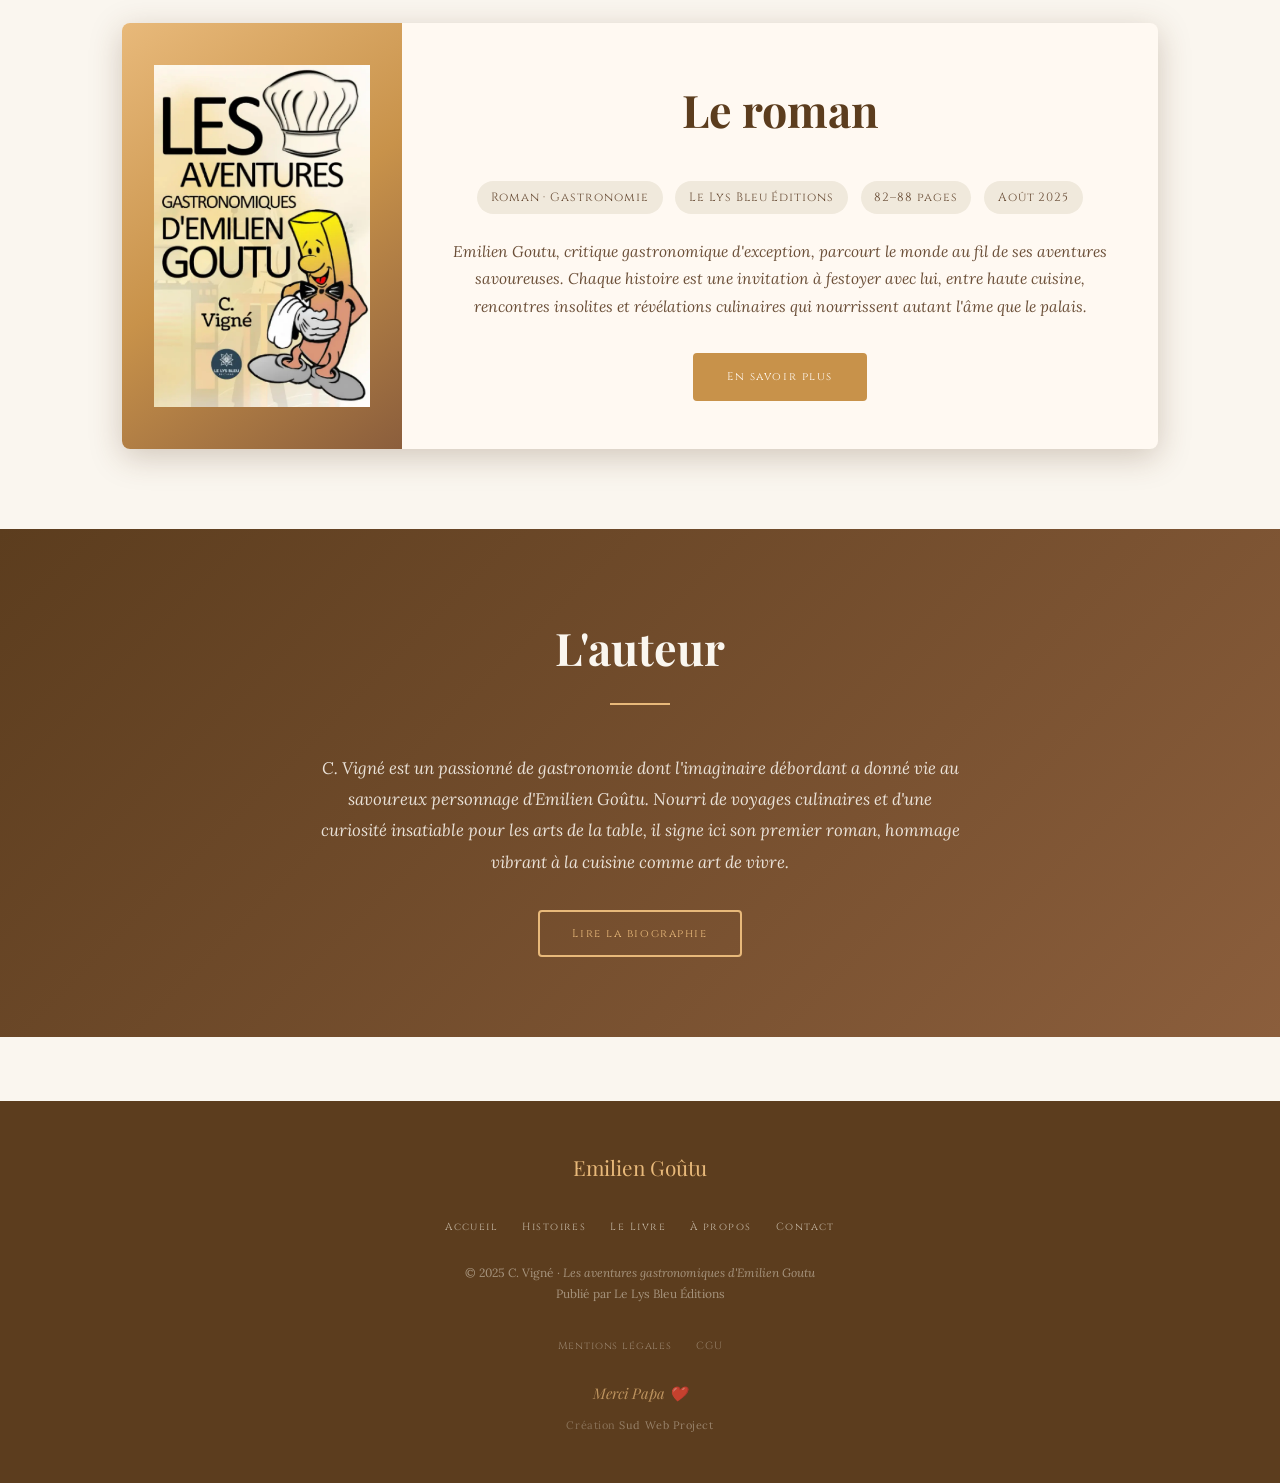
==== commit 867f7f9b: "Fix Emilien Goutu sans accent - contact-succes.html" ====
--- a/index.html
+++ b/index.html
@@ -9,22 +9,22 @@
     <meta name="google-site-verification" content="Sd6p6Vr9RagdlcJtZ4svFPPkNSXMaJieqwTef02ppuY" />
 
     <!-- ═══ SEO PRIMAIRE ════════════════════════════════════ -->
-    <title>Les aventures gastronomiques d'Emilien Goûtu — Roman de C. Vigné</title>
+    <title>Les aventures gastronomiques d'Emilien Goutu — Roman de C. Vigné | Christian Robin</title>
     <meta name="description"
-        content="Site officiel de C. Vigné, auteur du roman Les aventures gastronomiques d'Emilien Goûtu. Découvrez ses histoires gastronomiques, son univers et son livre publié aux Éditions Le Lys Bleu." />
+        content="Site officiel de C. Vigné (Christian Robin), auteur du roman gastronomique Les aventures d'Emilien Goûtu. Histoires savoureuses, critique gastronomique et littérature culinaire. Publié aux Éditions Le Lys Bleu." />
     <meta name="keywords"
-        content="Emilien Goutu, C. Vigné, roman gastronomique, aventures gastronomiques, livre gastronomie, roman français 2025, Le Lys Bleu Editions, critique gastronomique, histoires gastronomiques, littérature gastronomique" />
+        content="Emilien Goûtu, Emilien Goutu, C. Vigné, Christian Robin, roman gastronomique, livre gastronomique, aventures gastronomiques d'Emilien Goûtu, livre C. Vigné, livre Christian Robin, auteur gastronomique français, roman culinaire, littérature gastronomique, Le Lys Bleu Éditions, critique gastronomique, histoires gastronomiques, nouvelles culinaires, roman français 2025, acheter roman gastronomique, Fnac gastronomie" />
     <meta name="author" content="C. Vigné" />
     <meta name="robots" content="index, follow" />
-    <link rel="canonical" href="https://emilien-goutu.netlify.app/" />
+    <link rel="canonical" href="https://cvigne-site.netlify.app/" />
 
     <!-- ═══ OPEN GRAPH (réseaux sociaux) ════════════════════ -->
-    <meta property="og:type" content="website" />
-    <meta property="og:url" content="https://emilien-goutu.netlify.app/" />
+    <meta property="og:type" content="book" />
+    <meta property="og:url" content="https://cvigne-site.netlify.app/" />
     <meta property="og:title" content="Les aventures gastronomiques d'Emilien Goûtu — C. Vigné" />
     <meta property="og:description"
-        content="Partez à la table du monde avec Emilien Goûtu, critique gastronomique passionné. Un roman savoureux de C. Vigné, publié aux Éditions Le Lys Bleu." />
-    <meta property="og:image" content="https://emilien-goutu.netlify.app/images/couverture.jpg" />
+        content="Partez à la table du monde avec Emilien Goûtu, critique gastronomique passionné. Un roman savoureux de C. Vigné (Christian Robin), publié aux Éditions Le Lys Bleu." />
+    <meta property="og:image" content="https://cvigne-site.netlify.app/images/couverture.jpg" />
     <meta property="og:locale" content="fr_FR" />
     <meta property="og:site_name" content="Emilien Goûtu — C. Vigné" />
 
@@ -33,7 +33,7 @@
     <meta name="twitter:title" content="Les aventures gastronomiques d'Emilien Goûtu — C. Vigné" />
     <meta name="twitter:description"
         content="Un roman gastronomique savoureux de C. Vigné. Découvrez les aventures d'Emilien Goûtu, critique gastronomique passionné." />
-    <meta name="twitter:image" content="https://emilien-goutu.netlify.app/images/couverture.jpg" />
+    <meta name="twitter:image" content="https://cvigne-site.netlify.app/images/couverture.jpg" />
 
     <!-- ═══ SCHEMA.ORG JSON-LD (données structurées Google) ═ -->
     <script type="application/ld+json">
@@ -41,25 +41,39 @@
     "@context": "https://schema.org",
     "@type": "Book",
     "name": "Les aventures gastronomiques d'Emilien Goûtu",
+    "alternateName": "Les aventures gastronomiques d'Emilien Goutu",
     "author": {
       "@type": "Person",
-      "name": "C. Vigné"
+      "name": "C. Vigné",
+      "alternateName": "Christian Robin",
+      "url": "https://cvigne-site.netlify.app/apropos.html"
     },
     "publisher": {
       "@type": "Organization",
-      "name": "Le Lys Bleu Éditions"
+      "name": "Le Lys Bleu Éditions",
+      "url": "https://www.lysbleueditions.com"
     },
     "datePublished": "2025-08-18",
-    "genre": ["Roman", "Gastronomie", "Aventures"],
+    "genre": ["Roman", "Gastronomie", "Aventures", "Littérature française"],
     "inLanguage": "fr",
     "numberOfPages": "85",
-    "image": "https://emilien-goutu.netlify.app/images/couverture.jpg",
-    "url": "https://emilien-goutu.netlify.app/livre.html",
-    "offers": {
-      "@type": "Offer",
-      "availability": "https://schema.org/InStock",
-      "url": "https://www.fnac.com/a21954232/C-Vigne-Les-aventures-gastronomiques-d-Emilien-Goutu"
-    }
+    "image": "https://cvigne-site.netlify.app/images/couverture.jpg",
+    "url": "https://cvigne-site.netlify.app/livre.html",
+    "sameAs": "https://www.fnac.com/a21954232/C-Vigne-Les-aventures-gastronomiques-d-Emilien-Goutu",
+    "offers": [
+      {
+        "@type": "Offer",
+        "name": "Broché",
+        "availability": "https://schema.org/InStock",
+        "url": "https://www.fnac.com/a21954232/C-Vigne-Les-aventures-gastronomiques-d-Emilien-Goutu"
+      },
+      {
+        "@type": "Offer",
+        "name": "Ebook",
+        "availability": "https://schema.org/InStock",
+        "url": "https://www.lysbleueditions.com/litterature/romans/aventures/les-aventures-gastronomiques-demilien-goutu/"
+      }
+    ]
   }
   </script>
 
@@ -76,7 +90,7 @@
     <header id="header">
         <div class="header-inner">
             <a href="index.html" class="logo">
-                Emilien Goûtu
+                Emilien Goutu
                 <span>C. Vigné — Auteur</span>
             </a>
             <nav>
@@ -97,10 +111,10 @@
     <section class="hero">
         <div class="hero-content">
             <p class="hero-eyebrow">Le site officiel de C. Vigné</p>
-            <h1>Les aventures gastronomiques<br>d'<em>Emilien Goûtu</em></h1>
+            <h1>Les aventures gastronomiques<br>d'<em>Emilien Goutu</em></h1>
             <p class="hero-auteur">Un roman de C. Vigné · Le Lys Bleu Éditions</p>
             <p class="hero-description">
-                Partez à la table du monde avec Emilien Goûtu, critique gastronomique passionné,
+                Partez à la table du monde avec Emilien Goutu, critique gastronomique passionné,
                 à travers des histoires où saveurs et récits se mêlent en une symphonie inoubliable.
             </p>
             <div class="hero-cta">
@@ -112,7 +126,7 @@
 
     <section class="section">
         <h2 class="section-title fade-in">Histoires récentes</h2>
-        <p class="section-subtitle fade-in">Les dernières aventures d'Emilien Goûtu, contées par C. Vigné</p>
+        <p class="section-subtitle fade-in">Les dernières aventures d'Emilien Goutu, contées par C. Vigné</p>
         <hr class="divider">
         <div id="histoires-accueil" class="cartes-grid">
             <p class="chargement">Chargement…</p>
@@ -137,7 +151,7 @@
                     <span class="livre-meta-item">Août 2025</span>
                 </div>
                 <p class="livre-resume">
-                    Emilien Goûtu, critique gastronomique d'exception, parcourt le monde au fil de ses aventures
+                    Emilien Goutu, critique gastronomique d'exception, parcourt le monde au fil de ses aventures
                     savoureuses. Chaque histoire est une invitation à festoyer avec lui, entre haute cuisine,
                     rencontres insolites et révélations culinaires qui nourrissent autant l'âme que le palais.
                 </p>
@@ -170,7 +184,7 @@
             </ul>
         </nav>
         <p class="copyright">
-            © 2025 C. Vigné · <em>Les aventures gastronomiques d'Emilien Goûtu</em><br>
+            © 2025 C. Vigné · <em>Les aventures gastronomiques d'Emilien Goutu</em><br>
             Publié par Le Lys Bleu Éditions
         </p>
         <nav class="footer-legal">
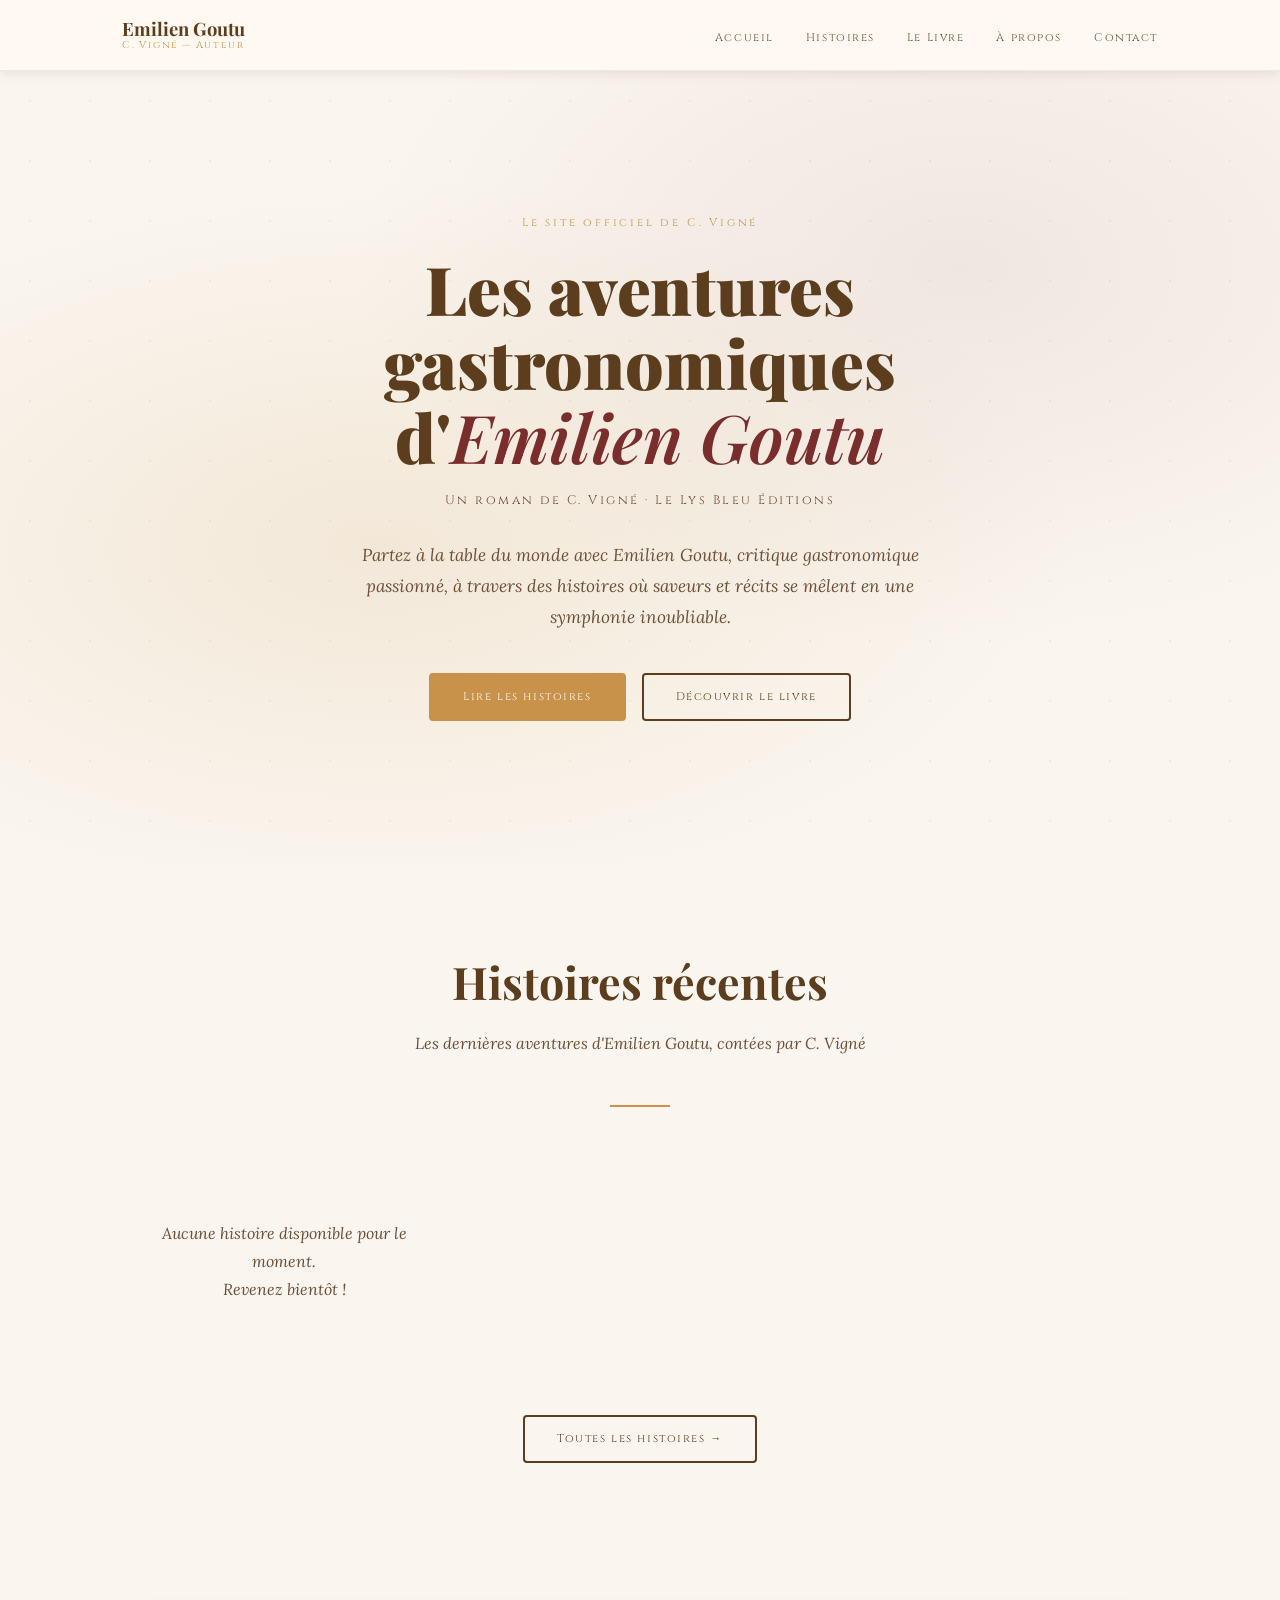
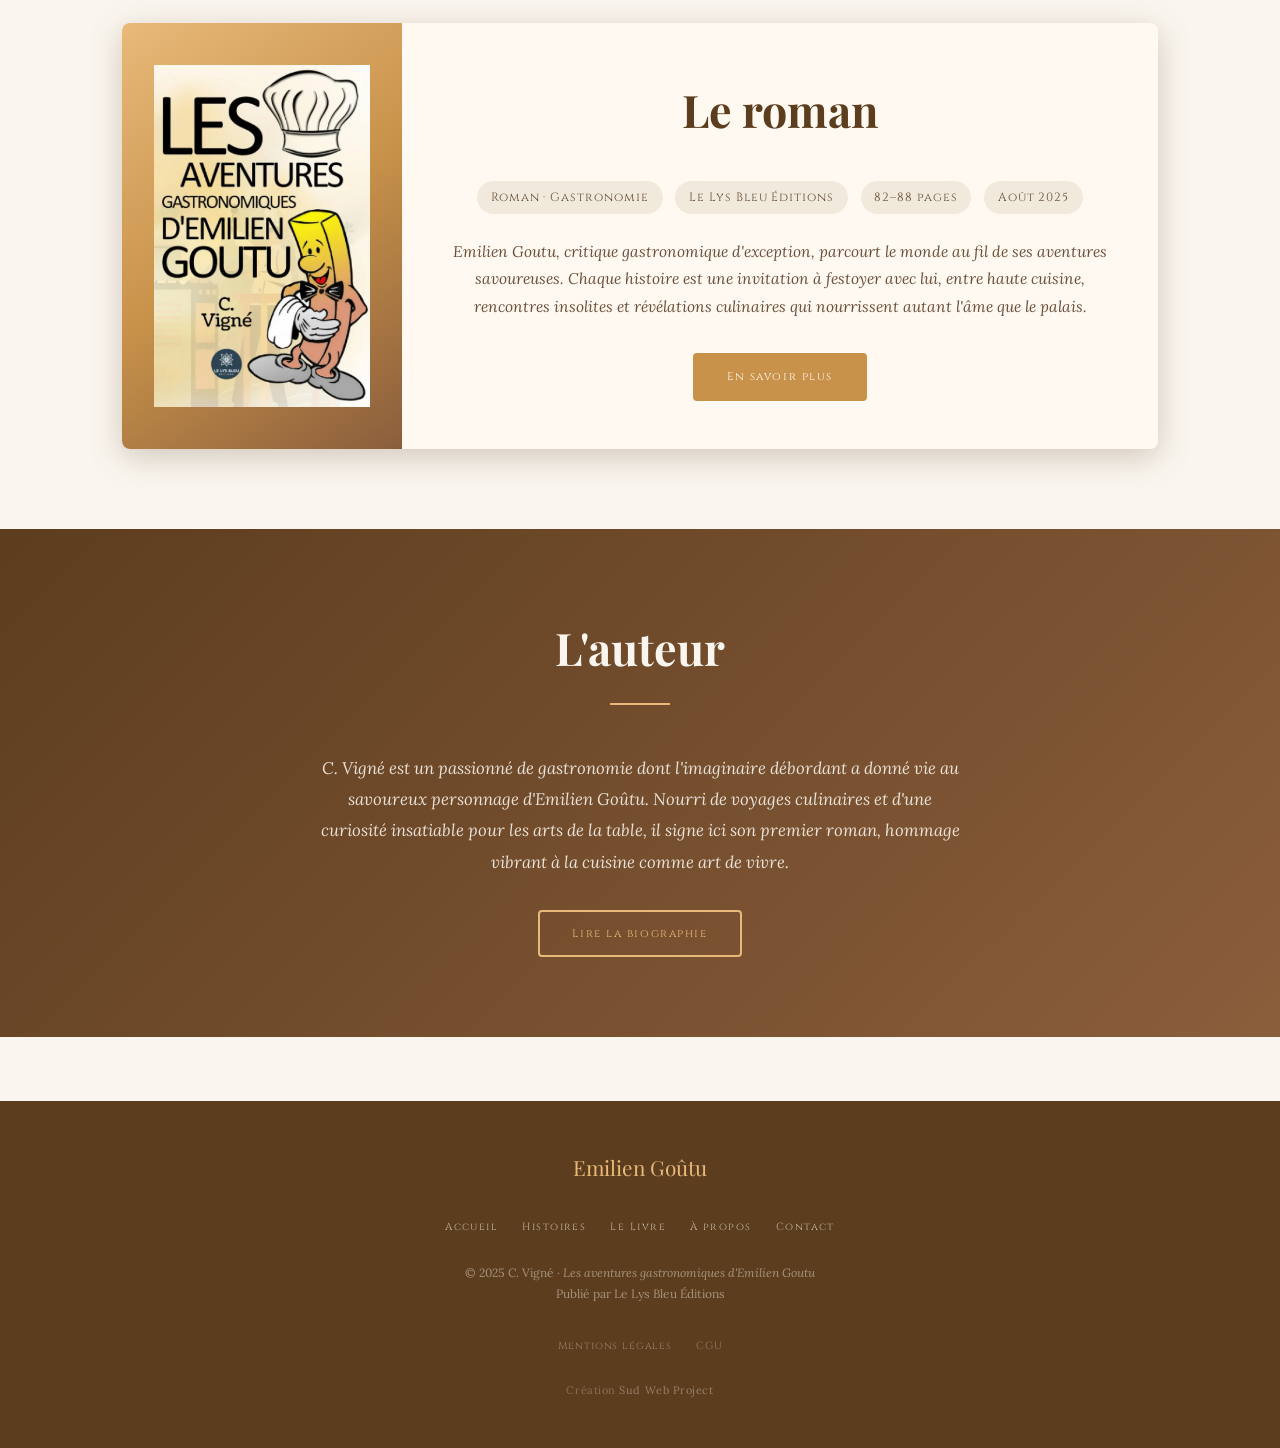
==== commit ab88536a: "effacer coeur footer" ====
--- a/index.html
+++ b/index.html
@@ -193,7 +193,6 @@
                 <li><a href="cgu.html">CGU</a></li>
             </ul>
         </nav>
-        <p class="merci-footer">Merci Papa ❤️</p>
         <p class="credit-footer">Création <a href="https://www.sudwebproject.com" target="_blank" rel="noopener">Sud Web
                 Project</a></p>
     </footer>
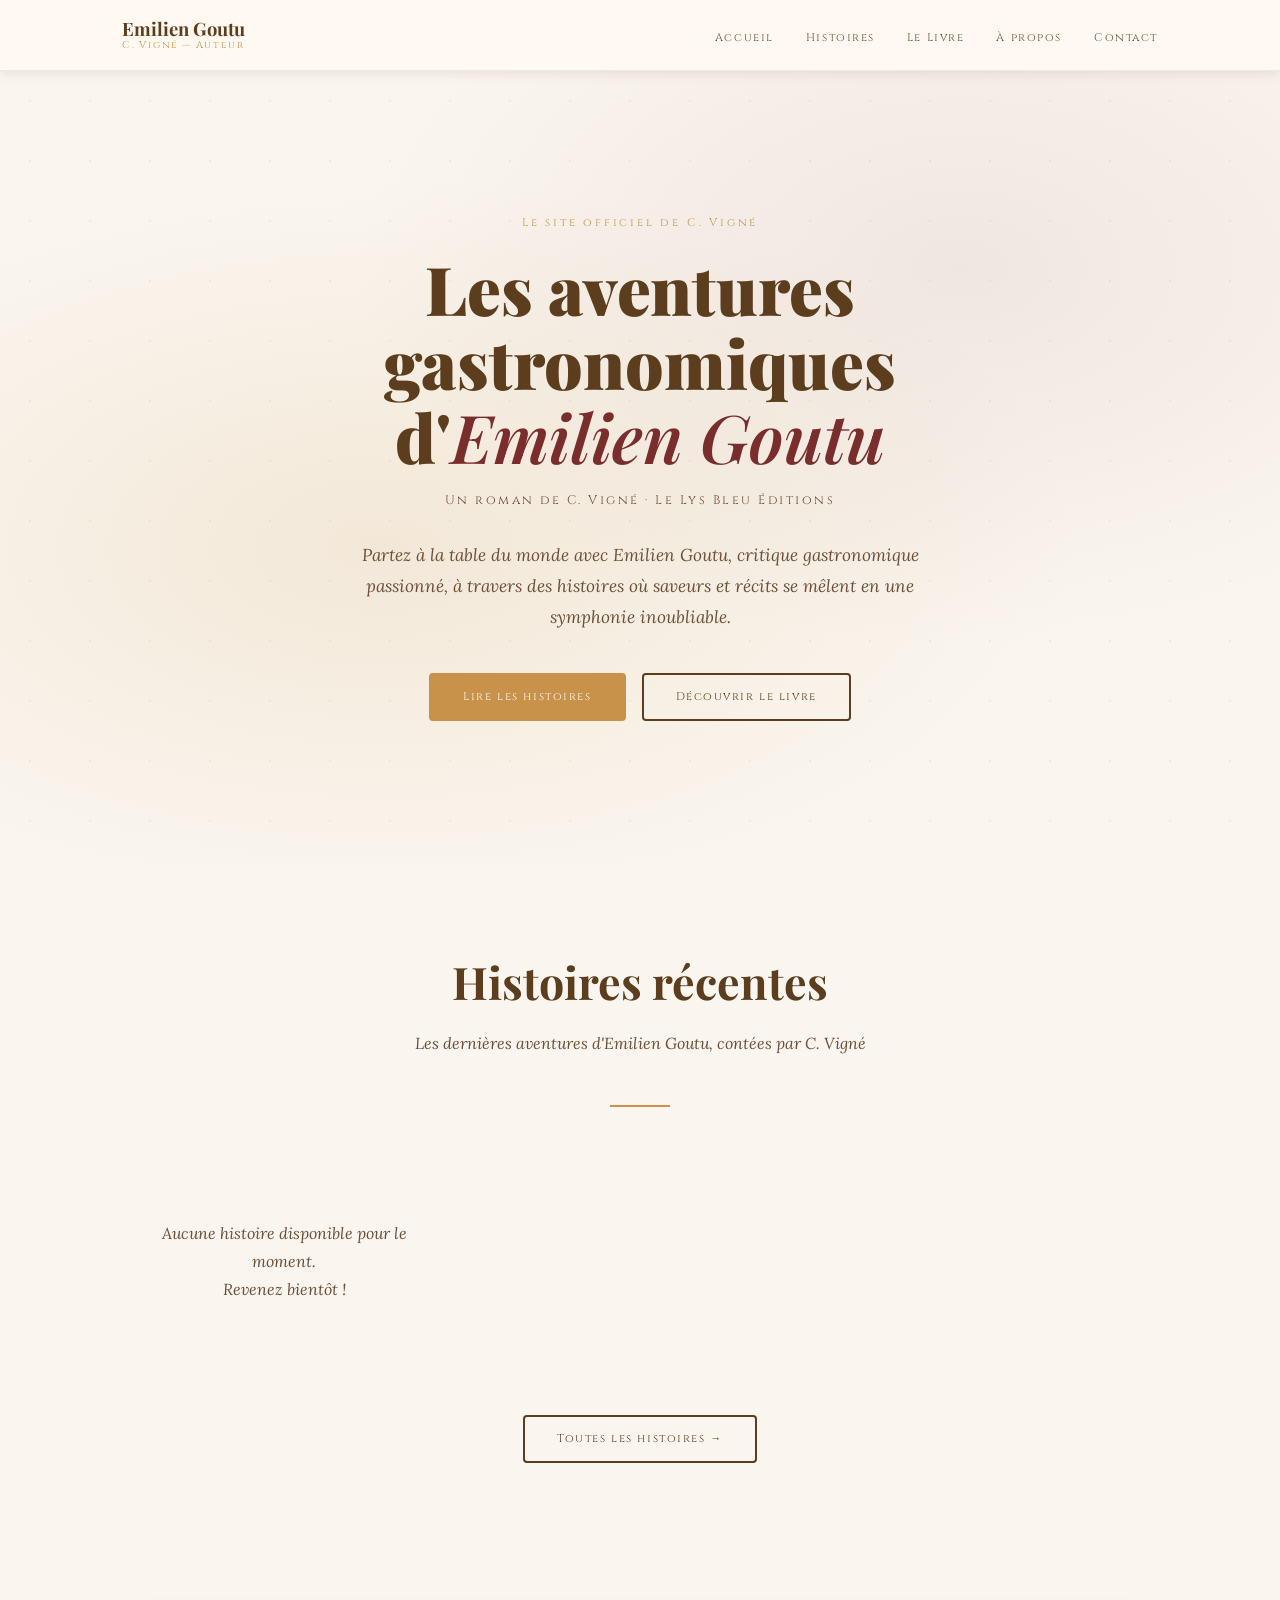
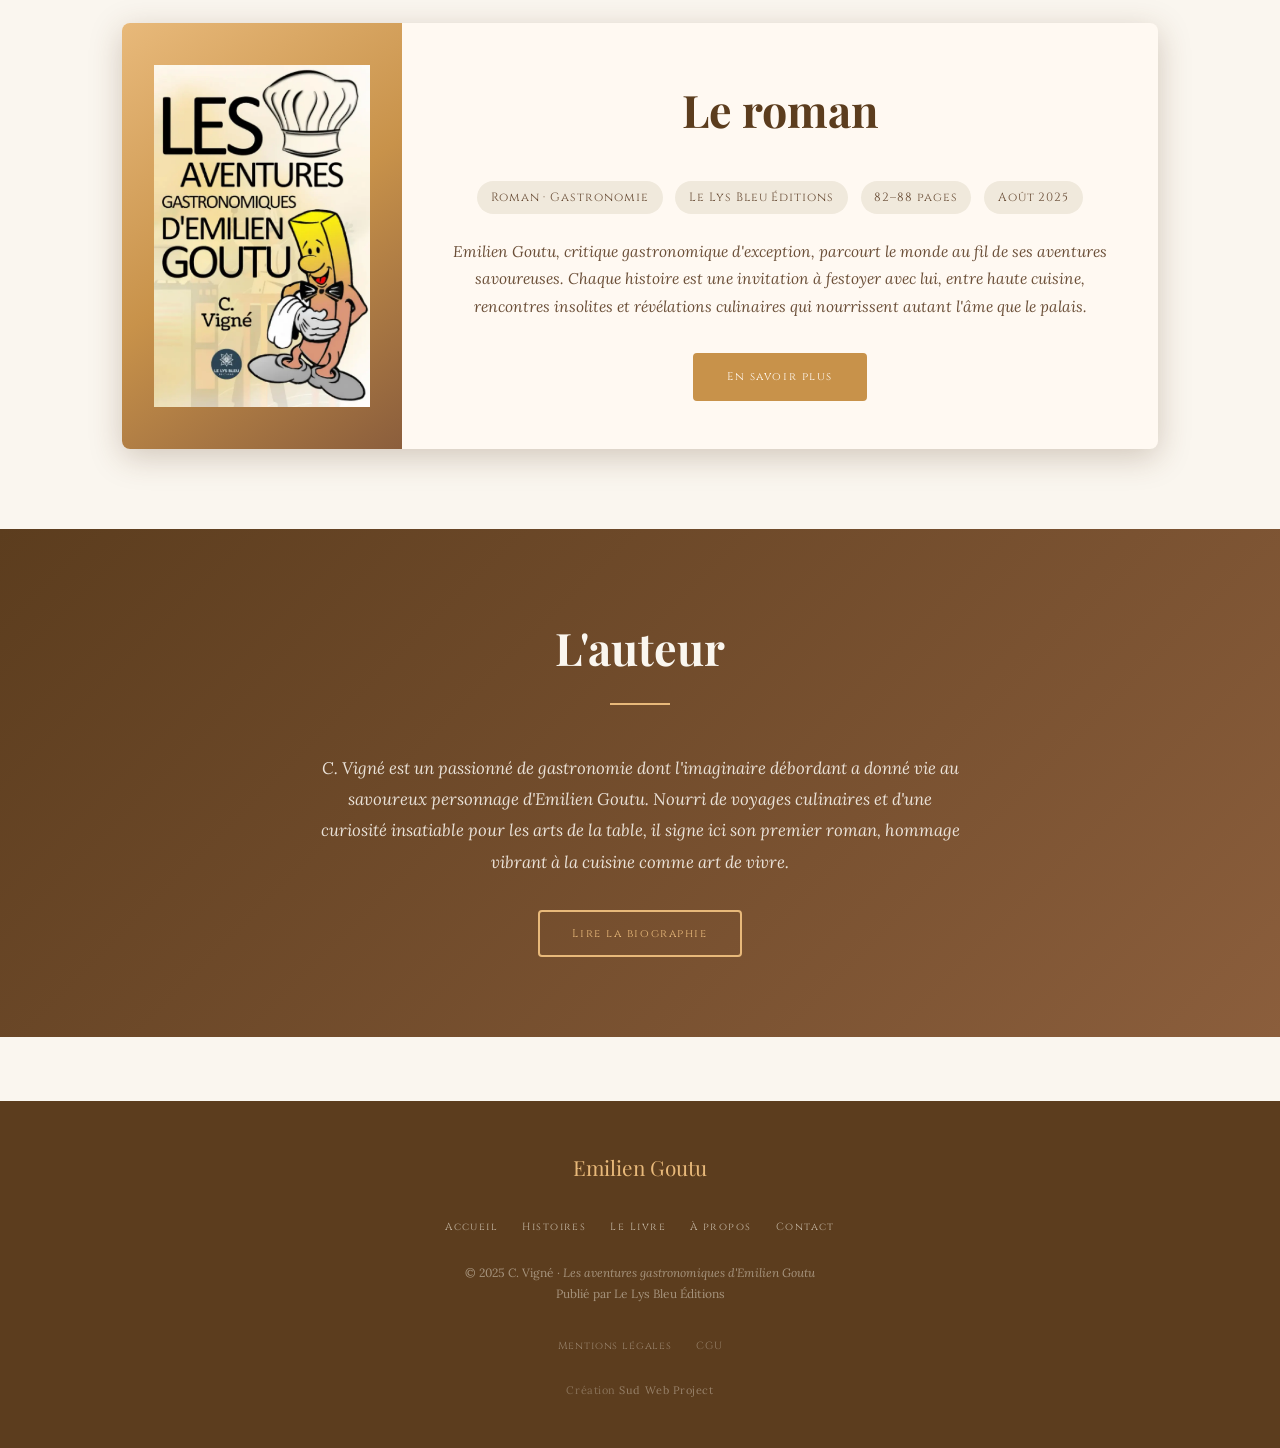
==== commit cb949dcc: "Fix URLs cvigne.netlify.app + Emilien Goutu sans accent - toutes pages" ====
--- a/index.html
+++ b/index.html
@@ -9,31 +9,31 @@
     <meta name="google-site-verification" content="Sd6p6Vr9RagdlcJtZ4svFPPkNSXMaJieqwTef02ppuY" />
 
     <!-- ═══ SEO PRIMAIRE ════════════════════════════════════ -->
-    <title>Les aventures gastronomiques d'Emilien Goutu — Roman de C. Vigné | Christian Robin</title>
+    <title>Les aventures gastronomiques d'Emilien Goûtu — Roman de C. Vigné | Christian Robin</title>
     <meta name="description"
-        content="Site officiel de C. Vigné (Christian Robin), auteur du roman gastronomique Les aventures d'Emilien Goûtu. Histoires savoureuses, critique gastronomique et littérature culinaire. Publié aux Éditions Le Lys Bleu." />
+        content="Site officiel de C. Vigné (Christian Robin), auteur du roman gastronomique Les aventures d'Emilien Goutu. Histoires savoureuses, critique gastronomique et littérature culinaire. Publié aux Éditions Le Lys Bleu." />
     <meta name="keywords"
-        content="Emilien Goûtu, Emilien Goutu, C. Vigné, Christian Robin, roman gastronomique, livre gastronomique, aventures gastronomiques d'Emilien Goûtu, livre C. Vigné, livre Christian Robin, auteur gastronomique français, roman culinaire, littérature gastronomique, Le Lys Bleu Éditions, critique gastronomique, histoires gastronomiques, nouvelles culinaires, roman français 2025, acheter roman gastronomique, Fnac gastronomie" />
+        content="Emilien Goutu, Emilien Goutu, C. Vigné, Christian Robin, roman gastronomique, livre gastronomique, aventures gastronomiques d'Emilien Goûtu, livre C. Vigné, livre Christian Robin, auteur gastronomique français, roman culinaire, littérature gastronomique, Le Lys Bleu Éditions, critique gastronomique, histoires gastronomiques, nouvelles culinaires, roman français 2025, acheter roman gastronomique, Fnac gastronomie" />
     <meta name="author" content="C. Vigné" />
     <meta name="robots" content="index, follow" />
-    <link rel="canonical" href="https://cvigne-site.netlify.app/" />
+    <link rel="canonical" href="https://cvigne.netlify.app/" />
 
     <!-- ═══ OPEN GRAPH (réseaux sociaux) ════════════════════ -->
     <meta property="og:type" content="book" />
-    <meta property="og:url" content="https://cvigne-site.netlify.app/" />
-    <meta property="og:title" content="Les aventures gastronomiques d'Emilien Goûtu — C. Vigné" />
+    <meta property="og:url" content="https://cvigne.netlify.app/" />
+    <meta property="og:title" content="Les aventures gastronomiques d'Emilien Goutu — C. Vigné" />
     <meta property="og:description"
         content="Partez à la table du monde avec Emilien Goûtu, critique gastronomique passionné. Un roman savoureux de C. Vigné (Christian Robin), publié aux Éditions Le Lys Bleu." />
-    <meta property="og:image" content="https://cvigne-site.netlify.app/images/couverture.jpg" />
+    <meta property="og:image" content="https://cvigne.netlify.app/images/couverture.jpg" />
     <meta property="og:locale" content="fr_FR" />
     <meta property="og:site_name" content="Emilien Goûtu — C. Vigné" />
 
     <!-- ═══ TWITTER CARD ════════════════════════════════════ -->
     <meta name="twitter:card" content="summary_large_image" />
-    <meta name="twitter:title" content="Les aventures gastronomiques d'Emilien Goûtu — C. Vigné" />
+    <meta name="twitter:title" content="Les aventures gastronomiques d'Emilien Goutu — C. Vigné" />
     <meta name="twitter:description"
-        content="Un roman gastronomique savoureux de C. Vigné. Découvrez les aventures d'Emilien Goûtu, critique gastronomique passionné." />
-    <meta name="twitter:image" content="https://cvigne-site.netlify.app/images/couverture.jpg" />
+        content="Un roman gastronomique savoureux de C. Vigné. Découvrez les aventures d'Emilien Goutu, critique gastronomique passionné." />
+    <meta name="twitter:image" content="https://cvigne.netlify.app/images/couverture.jpg" />
 
     <!-- ═══ SCHEMA.ORG JSON-LD (données structurées Google) ═ -->
     <script type="application/ld+json">
@@ -46,7 +46,7 @@
       "@type": "Person",
       "name": "C. Vigné",
       "alternateName": "Christian Robin",
-      "url": "https://cvigne-site.netlify.app/apropos.html"
+      "url": "https://cvigne.netlify.app/apropos.html"
     },
     "publisher": {
       "@type": "Organization",
@@ -57,8 +57,8 @@
     "genre": ["Roman", "Gastronomie", "Aventures", "Littérature française"],
     "inLanguage": "fr",
     "numberOfPages": "85",
-    "image": "https://cvigne-site.netlify.app/images/couverture.jpg",
-    "url": "https://cvigne-site.netlify.app/livre.html",
+    "image": "https://cvigne.netlify.app/images/couverture.jpg",
+    "url": "https://cvigne.netlify.app/livre.html",
     "sameAs": "https://www.fnac.com/a21954232/C-Vigne-Les-aventures-gastronomiques-d-Emilien-Goutu",
     "offers": [
       {
@@ -140,7 +140,7 @@
         <div class="livre-apercu">
             <div class="livre-apercu-cover">
                 <img src="images/photo-livre-emiliengoutu_.webp"
-                    alt="Couverture — Les aventures gastronomiques d'Emilien Goûtu" class="livre-cover-img">
+                    alt="Couverture — Les aventures gastronomiques d'Emilien Goutu" class="livre-cover-img">
             </div>
             <div class="livre-apercu-infos">
                 <h2 class="section-title">Le roman</h2>
@@ -165,7 +165,7 @@
         <hr class="divider">
         <p>
             C. Vigné est un passionné de gastronomie dont l'imaginaire débordant
-            a donné vie au savoureux personnage d'Emilien Goûtu.
+            a donné vie au savoureux personnage d'Emilien Goutu.
             Nourri de voyages culinaires et d'une curiosité insatiable pour les arts de la table,
             il signe ici son premier roman, hommage vibrant à la cuisine comme art de vivre.
         </p>
@@ -173,7 +173,7 @@
     </section>
 
     <footer>
-        <div class="footer-logo">Emilien Goûtu</div>
+        <div class="footer-logo">Emilien Goutu</div>
         <nav>
             <ul>
                 <li><a href="index.html">Accueil</a></li>
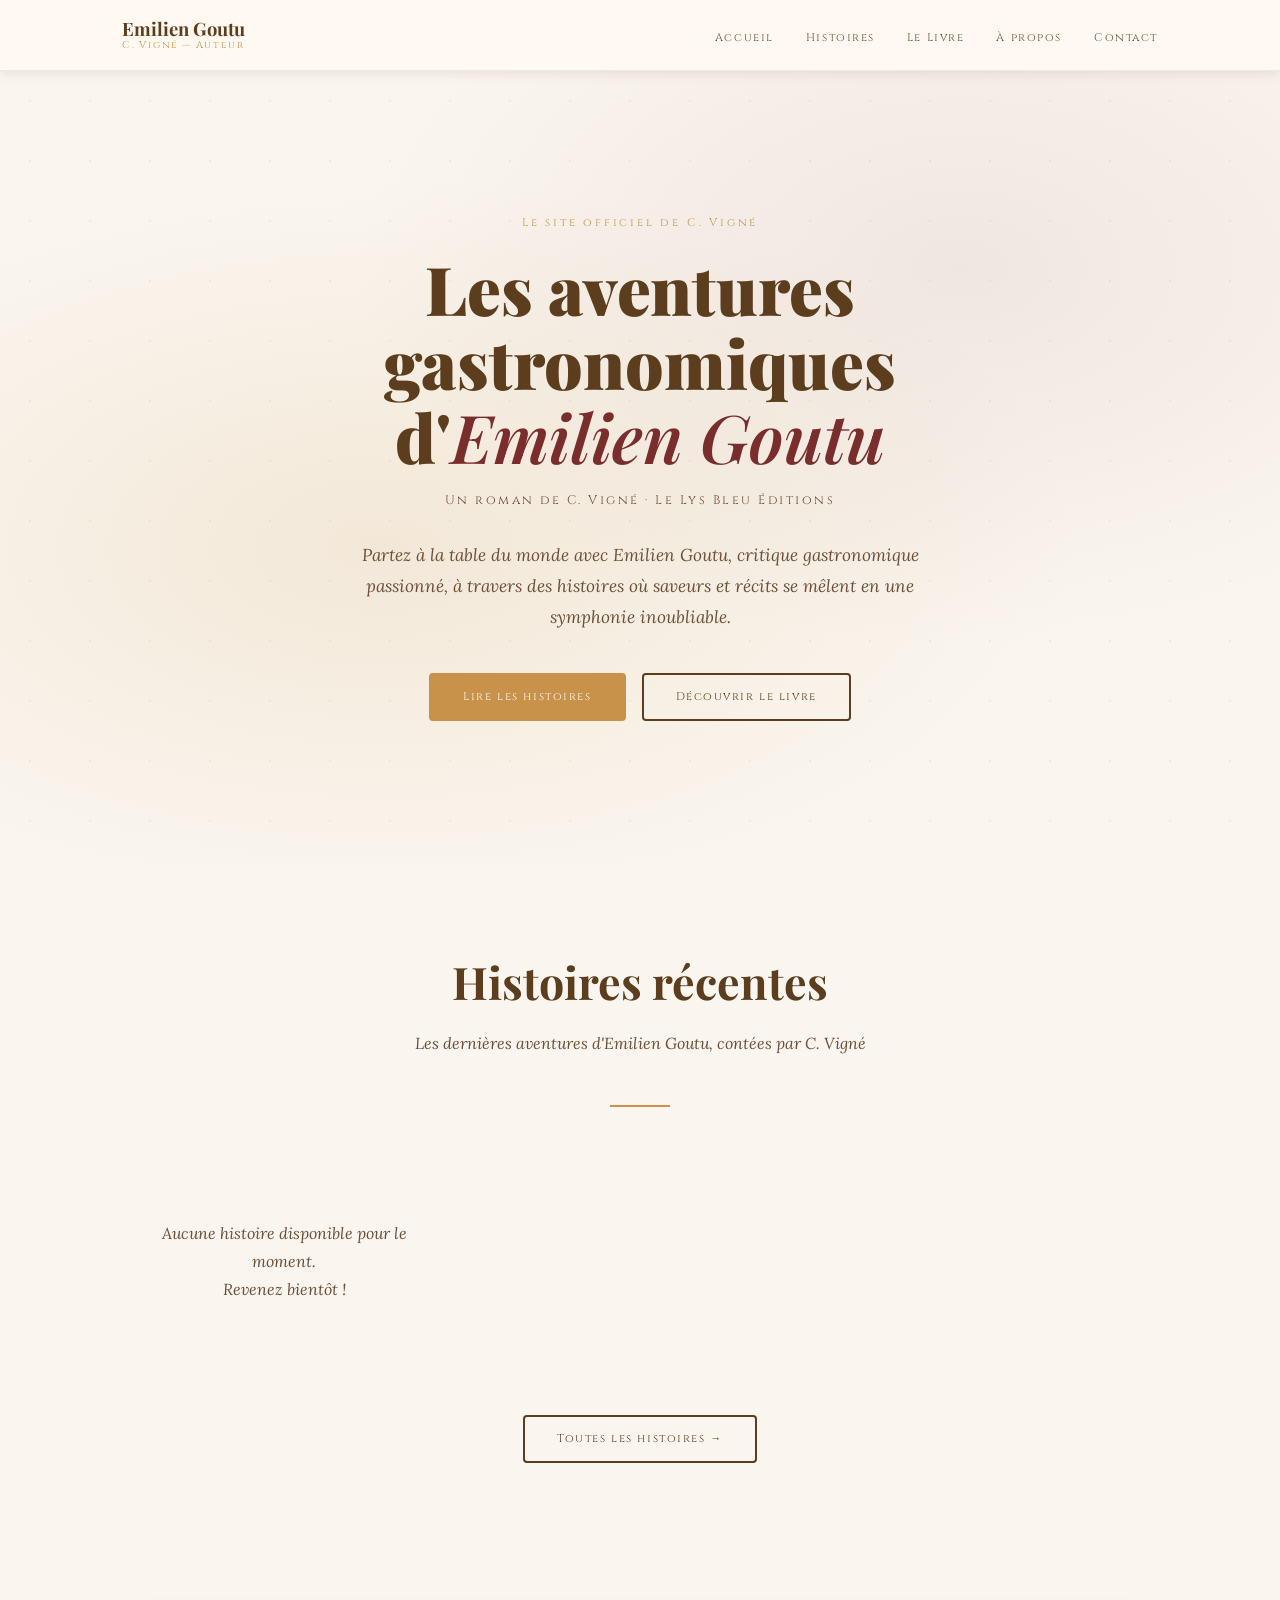
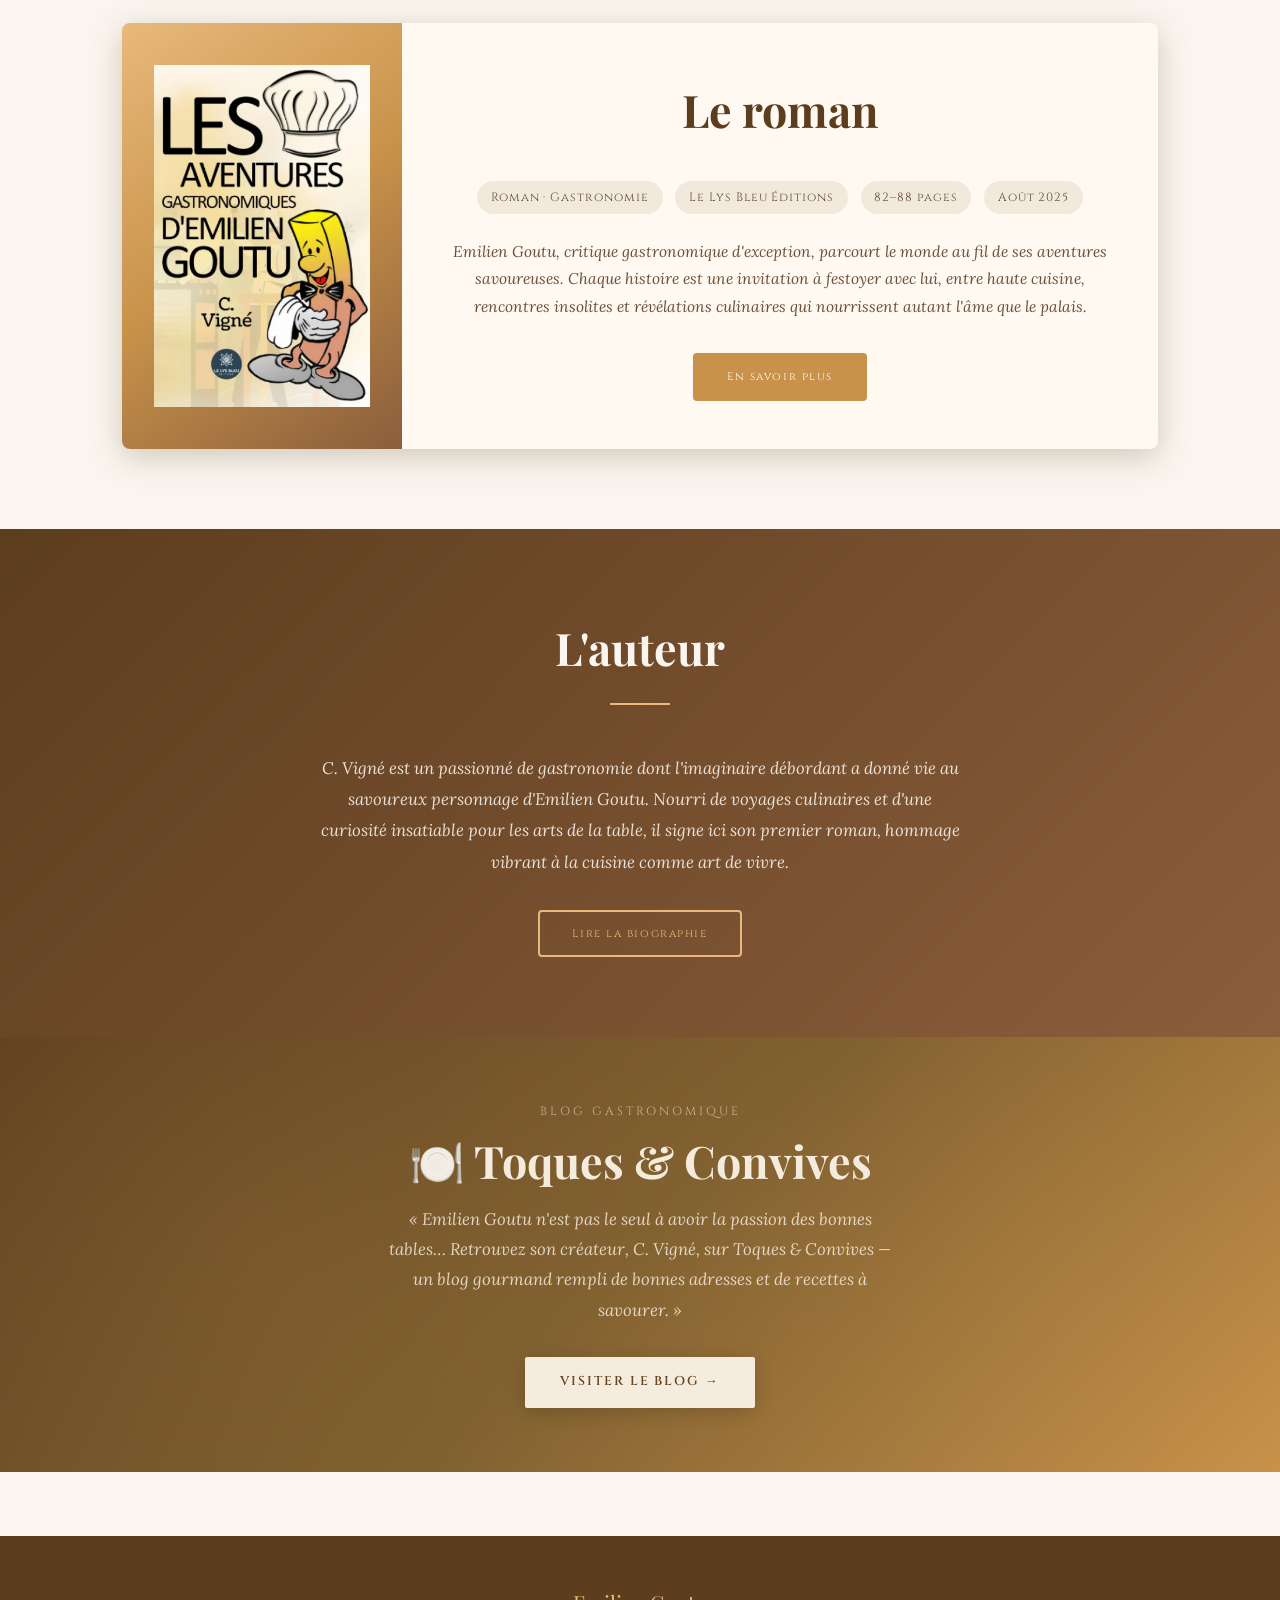
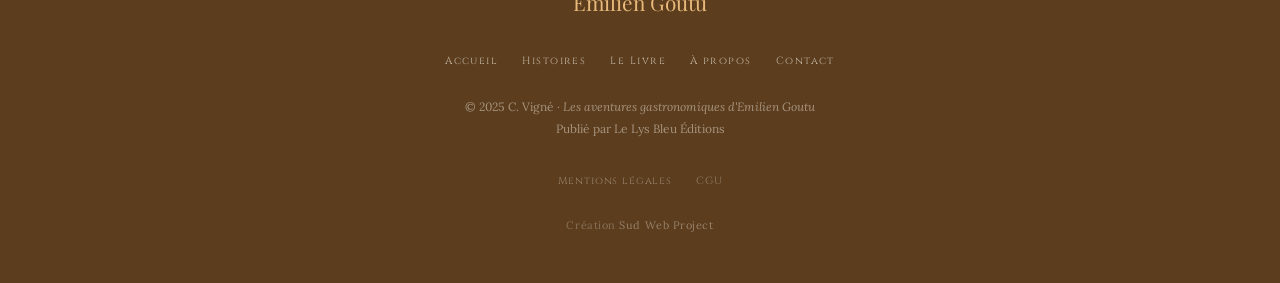
==== commit f6345412: "Bandeau Toques et Convives + fix image couverture" ====
--- a/index.html
+++ b/index.html
@@ -9,11 +9,11 @@
     <meta name="google-site-verification" content="Sd6p6Vr9RagdlcJtZ4svFPPkNSXMaJieqwTef02ppuY" />
 
     <!-- ═══ SEO PRIMAIRE ════════════════════════════════════ -->
-    <title>Les aventures gastronomiques d'Emilien Goûtu — Roman de C. Vigné | Christian Robin</title>
+    <title>Les aventures gastronomiques d'Emilien Goutu — Roman de C. Vigné | Christian Robin</title>
     <meta name="description"
         content="Site officiel de C. Vigné (Christian Robin), auteur du roman gastronomique Les aventures d'Emilien Goutu. Histoires savoureuses, critique gastronomique et littérature culinaire. Publié aux Éditions Le Lys Bleu." />
     <meta name="keywords"
-        content="Emilien Goutu, Emilien Goutu, C. Vigné, Christian Robin, roman gastronomique, livre gastronomique, aventures gastronomiques d'Emilien Goûtu, livre C. Vigné, livre Christian Robin, auteur gastronomique français, roman culinaire, littérature gastronomique, Le Lys Bleu Éditions, critique gastronomique, histoires gastronomiques, nouvelles culinaires, roman français 2025, acheter roman gastronomique, Fnac gastronomie" />
+        content="Emilien Goutu, Emilien Goutu, C. Vigné, Christian Robin, roman gastronomique, livre gastronomique, aventures gastronomiques d'Emilien Goutu, livre C. Vigné, livre Christian Robin, auteur gastronomique français, roman culinaire, littérature gastronomique, Le Lys Bleu Éditions, critique gastronomique, histoires gastronomiques, nouvelles culinaires, roman français 2025, acheter roman gastronomique, Fnac gastronomie" />
     <meta name="author" content="C. Vigné" />
     <meta name="robots" content="index, follow" />
     <link rel="canonical" href="https://cvigne.netlify.app/" />
@@ -23,10 +23,10 @@
     <meta property="og:url" content="https://cvigne.netlify.app/" />
     <meta property="og:title" content="Les aventures gastronomiques d'Emilien Goutu — C. Vigné" />
     <meta property="og:description"
-        content="Partez à la table du monde avec Emilien Goûtu, critique gastronomique passionné. Un roman savoureux de C. Vigné (Christian Robin), publié aux Éditions Le Lys Bleu." />
+        content="Partez à la table du monde avec Emilien Goutu, critique gastronomique passionné. Un roman savoureux de C. Vigné (Christian Robin), publié aux Éditions Le Lys Bleu." />
     <meta property="og:image" content="https://cvigne.netlify.app/images/couverture.jpg" />
     <meta property="og:locale" content="fr_FR" />
-    <meta property="og:site_name" content="Emilien Goûtu — C. Vigné" />
+    <meta property="og:site_name" content="Emilien Goutu — C. Vigné" />
 
     <!-- ═══ TWITTER CARD ════════════════════════════════════ -->
     <meta name="twitter:card" content="summary_large_image" />
@@ -40,7 +40,7 @@
   {
     "@context": "https://schema.org",
     "@type": "Book",
-    "name": "Les aventures gastronomiques d'Emilien Goûtu",
+    "name": "Les aventures gastronomiques d'Emilien Goutu",
     "alternateName": "Les aventures gastronomiques d'Emilien Goutu",
     "author": {
       "@type": "Person",
@@ -59,7 +59,7 @@
     "numberOfPages": "85",
     "image": "https://cvigne.netlify.app/images/couverture.jpg",
     "url": "https://cvigne.netlify.app/livre.html",
-    "sameAs": "https://www.fnac.com/a21954232/C-Vigne-Les-aventures-gastronomiques-d-Emilien-Goutu",
+    "sameAs": ["https://www.fnac.com/a21954232/C-Vigne-Les-aventures-gastronomiques-d-Emilien-Goutu", "https://toquetconvives.com"],
     "offers": [
       {
         "@type": "Offer",
@@ -170,6 +170,72 @@
             il signe ici son premier roman, hommage vibrant à la cuisine comme art de vivre.
         </p>
         <a href="apropos.html" class="btn btn-outline">Lire la biographie</a>
+    </section>
+
+    <section class="fade-in" style="
+        padding: 4rem 2rem;
+        background: linear-gradient(135deg, #5c3d1e 0%, #7a5c2e 50%, #c8924a 100%);
+        text-align: center;
+        position: relative;
+        overflow: hidden;
+    ">
+        <!-- Décoration fond -->
+        <div style="
+            position: absolute; inset: 0;
+            background-image: radial-gradient(circle at 20% 50%, rgba(200,146,74,0.15) 0%, transparent 60%),
+                              radial-gradient(circle at 80% 50%, rgba(200,146,74,0.15) 0%, transparent 60%);
+            pointer-events: none;
+        "></div>
+
+        <p style="
+            font-family: 'Cinzel', serif;
+            font-size: 0.75rem;
+            letter-spacing: 0.25em;
+            text-transform: uppercase;
+            color: rgba(250,246,239,0.6);
+            margin-bottom: 0.75rem;
+        "> Blog gastronomique</p>
+
+        <h2 style="
+            font-family: 'Playfair Display', Georgia, serif;
+            font-size: clamp(1.8rem, 4vw, 2.8rem);
+            color: #faf6ef;
+            margin-bottom: 1rem;
+            font-weight: 700;
+            line-height: 1.2;
+        ">🍽️ Toques &amp; Convives</h2>
+
+        <p style="
+            font-family: 'Lora', Georgia, serif;
+            font-style: italic;
+            color: rgba(250,246,239,0.85);
+            font-size: 1.05rem;
+            max-width: 520px;
+            margin: 0 auto 2rem;
+            line-height: 1.8;
+        ">
+            « Emilien Goutu n'est pas le seul à avoir la passion des bonnes tables… Retrouvez son créateur, C. Vigné,
+            sur Toques & Convives — un blog gourmand rempli de bonnes adresses et de recettes à savourer. »
+        </p>
+
+        <a href="https://toquetconvives.com/" target="_blank" rel="noopener" style="
+            display: inline-block;
+            padding: 0.9rem 2.2rem;
+            background: #faf6ef;
+            color: #5c3d1e;
+            font-family: 'Cinzel', serif;
+            font-size: 0.8rem;
+            letter-spacing: 0.15em;
+            text-transform: uppercase;
+            text-decoration: none;
+            border-radius: 2px;
+            font-weight: 700;
+            transition: all 0.3s ease;
+            box-shadow: 0 4px 20px rgba(0,0,0,0.2);
+        " onmouseover="this.style.background='#c8924a'; this.style.color='#faf6ef';"
+            onmouseout="this.style.background='#faf6ef'; this.style.color='#5c3d1e';">
+            Visiter le blog →
+        </a>
     </section>
 
     <footer>
